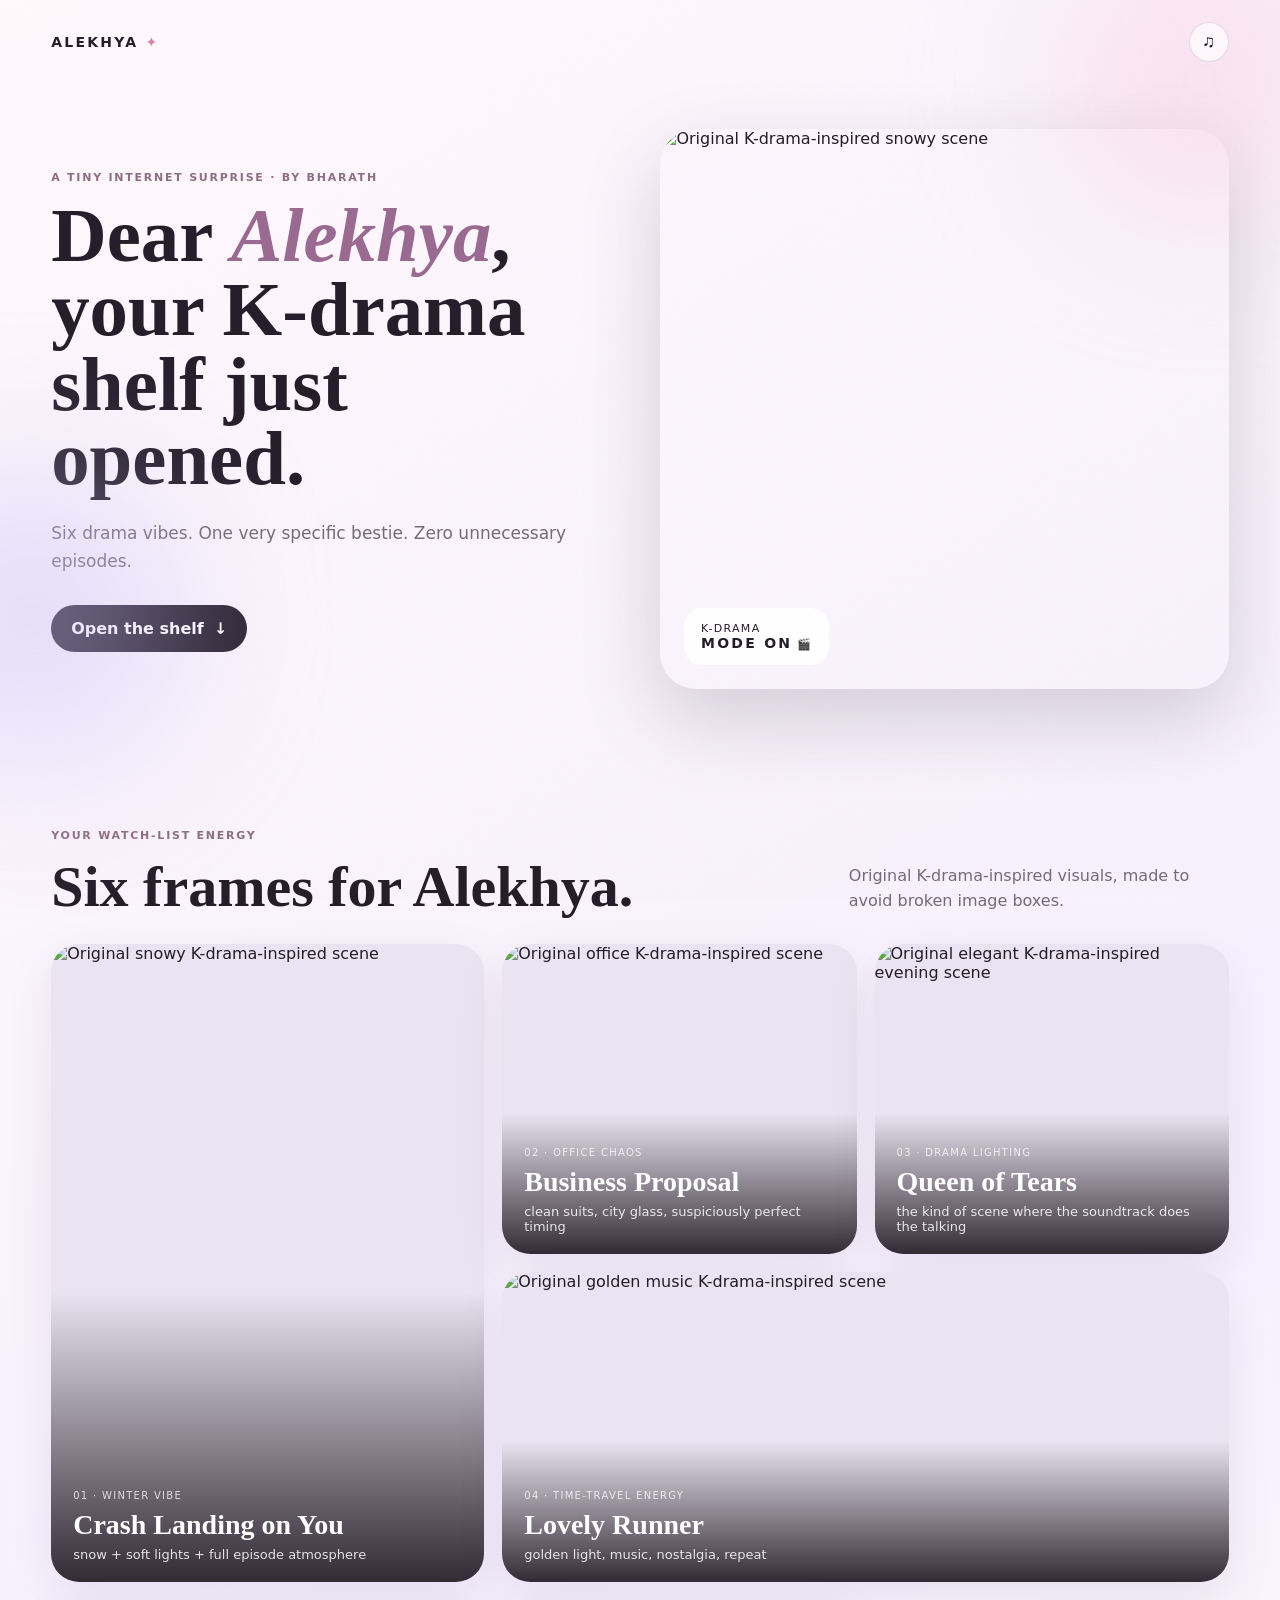
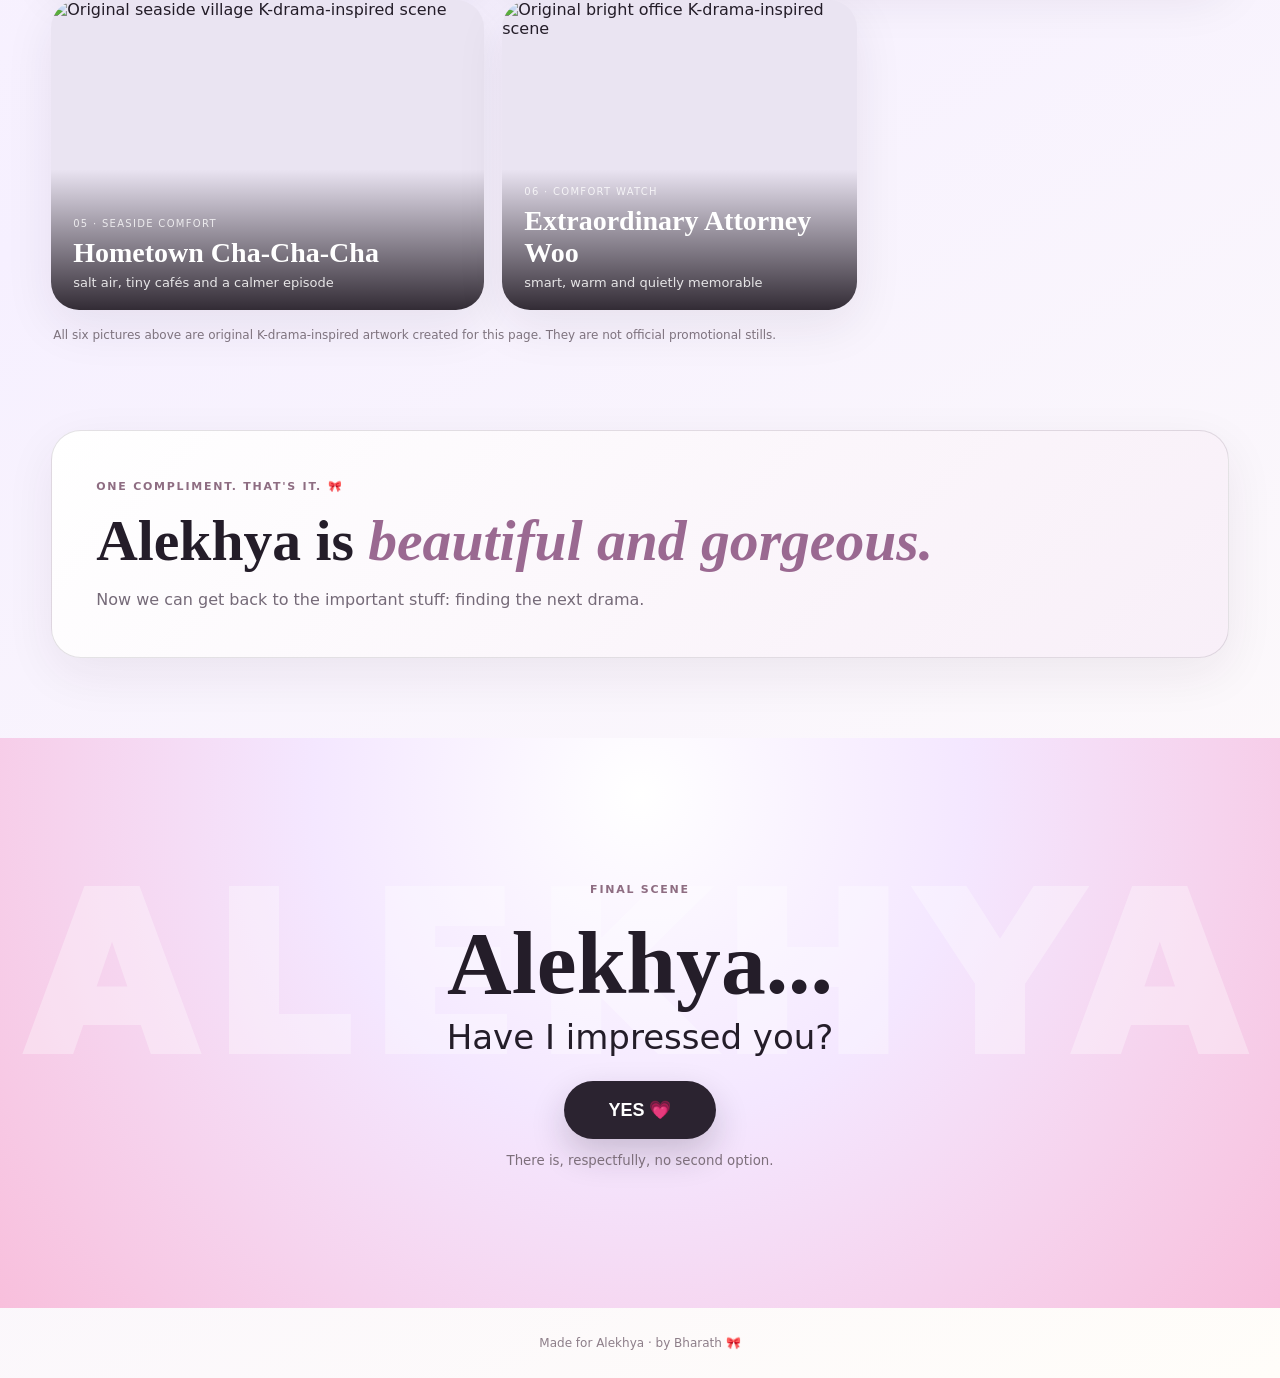
==== index.html @ 0151b4de "Add files via upload" ====
<!doctype html>
<html lang="en">
<head>
  <meta charset="utf-8">
  <meta name="viewport" content="width=device-width, initial-scale=1">
  <meta name="description" content="Alekhya's tiny K-drama bestie page, made by Bharath.">
  <title>ALEKHYA | K-Drama Bestie</title>
  <link rel="stylesheet" href="style.css">
</head>
<body>
  <div class="bg-orb orb-a"></div>
  <div class="bg-orb orb-b"></div>
  <div class="grain"></div>

  <header class="nav">
    <div class="brand">ALEKHYA <span>✦</span></div>
    <button class="music-btn" id="musicBtn" type="button" aria-label="Toggle ambience">♫</button>
  </header>

  <main>
    <section class="hero" id="hero">
      <div class="hero-copy">
        <span class="mini-label">A TINY INTERNET SURPRISE · BY BHARATH</span>
        <h1>Dear <em>Alekhya</em>,<br>your K-drama shelf just opened.</h1>
        <p>Six drama vibes. One very specific bestie. Zero unnecessary episodes.</p>
        <a class="cta" href="#shelf">Open the shelf <span>↓</span></a>
      </div>
      <div class="hero-still">
        <img src="assets/images/01-crash-landing.jpg" alt="Original K-drama-inspired snowy scene">
        <div class="hero-badge">K-DRAMA<br><strong>MODE ON</strong> 🎬</div>
      </div>
    </section>

    <section class="shelf" id="shelf">
      <div class="section-title">
        <div>
          <span class="mini-label">YOUR WATCH-LIST ENERGY</span>
          <h2>Six frames for Alekhya.</h2>
        </div>
        <p>Original K-drama-inspired visuals, made to avoid broken image boxes.</p>
      </div>

      <div class="gallery">
        <article class="card card-large">
          <img src="assets/images/01-crash-landing.jpg" alt="Original snowy K-drama-inspired scene">
          <div class="card-info"><small>01 · WINTER VIBE</small><h3>Crash Landing on You</h3><p>snow + soft lights + full episode atmosphere</p></div>
        </article>
        <article class="card">
          <img src="assets/images/02-business-proposal.jpg" alt="Original office K-drama-inspired scene">
          <div class="card-info"><small>02 · OFFICE CHAOS</small><h3>Business Proposal</h3><p>clean suits, city glass, suspiciously perfect timing</p></div>
        </article>
        <article class="card">
          <img src="assets/images/03-queen-of-tears.jpg" alt="Original elegant K-drama-inspired evening scene">
          <div class="card-info"><small>03 · DRAMA LIGHTING</small><h3>Queen of Tears</h3><p>the kind of scene where the soundtrack does the talking</p></div>
        </article>
        <article class="card card-wide">
          <img src="assets/images/04-lovely-runner.jpg" alt="Original golden music K-drama-inspired scene">
          <div class="card-info"><small>04 · TIME-TRAVEL ENERGY</small><h3>Lovely Runner</h3><p>golden light, music, nostalgia, repeat</p></div>
        </article>
        <article class="card">
          <img src="assets/images/05-hometown-cha-cha-cha.jpg" alt="Original seaside village K-drama-inspired scene">
          <div class="card-info"><small>05 · SEASIDE COMFORT</small><h3>Hometown Cha-Cha-Cha</h3><p>salt air, tiny cafés and a calmer episode</p></div>
        </article>
        <article class="card">
          <img src="assets/images/06-extraordinary-attorney-woo.jpg" alt="Original bright office K-drama-inspired scene">
          <div class="card-info"><small>06 · COMFORT WATCH</small><h3>Extraordinary Attorney Woo</h3><p>smart, warm and quietly memorable</p></div>
        </article>
      </div>
      <p class="art-note">All six pictures above are original K-drama-inspired artwork created for this page. They are not official promotional stills.</p>
    </section>

    <section class="beauty">
      <div class="beauty-card">
        <span class="mini-label">ONE COMPLIMENT. THAT'S IT. 🎀</span>
        <h2>Alekhya is <em>beautiful and gorgeous.</em></h2>
        <p>Now we can get back to the important stuff: finding the next drama.</p>
      </div>
    </section>

    <section class="final" id="final">
      <div class="final-inner">
        <span class="mini-label">FINAL SCENE</span>
        <h2>Alekhya...</h2>
        <p>Have I impressed you?</p>
        <button class="yes" id="yesBtn" type="button">YES 💗</button>
        <small>There is, respectfully, no second option.</small>
      </div>
      <div class="hearts" id="hearts" aria-hidden="true"></div>
    </section>

    <section class="after" id="after" hidden>
      <div class="after-card">
        <span class="mini-label">MISSION ACCOMPLISHED</span>
        <h2>NOW SEND PIC<br>TO BHARATH 📸</h2>
        <p>Your bestie has requested photographic evidence of the main character.</p>
        <a id="sendPic" class="send" href="#" target="_blank" rel="noreferrer">SEND PIC TO BHARATH 📸</a>
        <small>You choose what you send. No camera or gallery access.</small>
      </div>
    </section>
  </main>

  <footer>Made for Alekhya · by Bharath 🎀</footer>
  <script src="script.js"></script>
</body>
</html>
---- style.css ----
:root{
  --ink:#241d29;
  --muted:#756a78;
  --paper:#fffafc;
  --pink:#f5b5d4;
  --lav:#c9baf1;
  --line:rgba(36,29,41,.12);
}
*{box-sizing:border-box} html{scroll-behavior:smooth} body{margin:0;color:var(--ink);background:linear-gradient(150deg,#fff9fc 0%,#f6f0ff 50%,#fffdf9 100%);font-family:Inter,ui-sans-serif,system-ui,-apple-system,BlinkMacSystemFont,"Segoe UI",sans-serif;overflow-x:hidden}.grain{position:fixed;inset:0;pointer-events:none;opacity:.08;background-image:url("data:image/svg+xml,%3Csvg xmlns='http://www.w3.org/2000/svg' width='180' height='180' viewBox='0 0 180 180'%3E%3Cfilter id='n'%3E%3CfeTurbulence type='fractalNoise' baseFrequency='.85' numOctaves='3' stitchTiles='stitch'/%3E%3C/filter%3E%3Crect width='100%25' height='100%25' filter='url(%23n)' opacity='.35'/%3E%3C/svg%3E")}.bg-orb{position:fixed;border-radius:50%;filter:blur(80px);pointer-events:none;opacity:.45}.orb-a{width:280px;height:280px;background:#f7c7df;top:-60px;right:-60px}.orb-b{width:300px;height:300px;background:#c9c0f8;bottom:15%;left:-120px}.nav{width:min(1180px,92%);margin:auto;display:flex;justify-content:space-between;align-items:center;padding:22px 0}.brand{font-weight:900;letter-spacing:.16em;font-size:14px}.brand span{color:#dd7fac}.music-btn{width:40px;height:40px;border:1px solid var(--line);border-radius:50%;background:#ffffffaa;backdrop-filter:blur(10px);font-size:17px;cursor:pointer}.hero{width:min(1180px,92%);margin:0 auto 90px;min-height:650px;display:grid;grid-template-columns:1fr 1.02fr;gap:52px;align-items:center}.mini-label{font-size:11px;letter-spacing:.16em;font-weight:800;color:#8e6d82}.hero h1{font-family:Georgia,"Times New Roman",serif;font-size:clamp(44px,6vw,82px);line-height:.97;margin:14px 0 22px;font-weight:700}.hero h1 em,.beauty h2 em{font-style:italic;color:#9a6991}.hero p{font-size:17px;line-height:1.7;color:var(--muted);max-width:520px}.cta,.send{display:inline-flex;gap:10px;align-items:center;text-decoration:none;color:#fff;background:#2b2330;padding:14px 20px;border-radius:999px;font-weight:750;margin-top:12px}.hero-still{position:relative}.hero-still img{display:block;width:100%;height:560px;object-fit:cover;border-radius:36px;box-shadow:0 30px 80px rgba(46,34,53,.18)}.hero-badge{position:absolute;left:24px;bottom:24px;padding:13px 16px;border-radius:18px;background:#ffffffd9;border:1px solid #fff;backdrop-filter:blur(14px);font-size:11px;letter-spacing:.12em}.hero-badge strong{font-size:14px;letter-spacing:.16em}.shelf{width:min(1180px,92%);margin:auto;padding-bottom:70px}.section-title{display:flex;justify-content:space-between;align-items:end;gap:30px;margin-bottom:24px}.section-title h2{font-family:Georgia,"Times New Roman",serif;font-size:clamp(34px,5vw,58px);margin:10px 0 0}.section-title p{max-width:380px;color:var(--muted);line-height:1.6;margin-bottom:6px}.gallery{display:grid;grid-template-columns:1.1fr .9fr .9fr;gap:18px}.card{position:relative;min-height:310px;border-radius:28px;overflow:hidden;background:#eae4f2;box-shadow:0 16px 50px rgba(42,29,48,.08)}.card-large{grid-row:span 2;min-height:638px}.card-wide{grid-column:span 2}.card img{width:100%;height:100%;display:block;object-fit:cover;transition:transform .7s cubic-bezier(.2,.8,.2,1);filter:saturate(.96)}.card:hover img{transform:scale(1.045)}.card:after{content:"";position:absolute;inset:35% 0 0;background:linear-gradient(to top,rgba(25,18,27,.88),transparent 70%)}.card-info{position:absolute;z-index:2;left:22px;right:22px;bottom:20px;color:#fff}.card-info small{font-size:10px;letter-spacing:.13em;opacity:.78}.card-info h3{font-family:Georgia,"Times New Roman",serif;font-size:28px;margin:6px 0}.card-info p{margin:0;font-size:13px;color:#fff;opacity:.85}.art-note{font-size:12px;color:#817681;margin:18px 2px}.beauty{width:min(1180px,92%);margin:0 auto 80px}.beauty-card{padding:44px;border-radius:30px;border:1px solid var(--line);background:linear-gradient(135deg,#fff,#f8eff8);box-shadow:0 16px 50px rgba(51,34,55,.07)}.beauty h2{font-family:Georgia,"Times New Roman",serif;font-size:clamp(36px,4.5vw,58px);margin:14px 0}.beauty p{color:var(--muted);margin:0;line-height:1.6}.final{min-height:570px;display:grid;place-items:center;position:relative;padding:70px 6%;background:radial-gradient(circle at 50% 10%,#fff 0%,#f4e7ff 40%,#f8bfdc 100%);overflow:hidden}.final:before{content:"ALEKHYA";position:absolute;inset:20% 0 auto;text-align:center;font-size:clamp(84px,17vw,250px);font-weight:950;letter-spacing:.08em;color:#ffffff55}.final-inner{position:relative;text-align:center;z-index:2}.final h2{font-family:Georgia,"Times New Roman",serif;font-size:clamp(50px,7vw,90px);margin:14px 0 3px}.final p{font-size:clamp(22px,3vw,34px);margin:0 0 24px}.yes{border:0;padding:18px 44px;border-radius:999px;background:#2b2330;color:#fff;font-size:18px;font-weight:900;cursor:pointer;box-shadow:0 15px 35px rgba(33,23,39,.2);transition:.25s}.yes:hover{transform:translateY(-4px) scale(1.03);box-shadow:0 20px 45px rgba(33,23,39,.28)}.final small,.after small{display:block;color:#7d6f7b;margin-top:14px}.after{padding:90px 6%;background:linear-gradient(180deg,#f8bfdc,#eadfff)}.after-card{max-width:760px;margin:auto;text-align:center;background:#ffffffc7;border:1px solid #fff;border-radius:34px;padding:56px 30px;backdrop-filter:blur(16px);box-shadow:0 22px 80px rgba(40,22,48,.14)}.after h2{font-family:Georgia,"Times New Roman",serif;font-size:clamp(42px,6vw,76px);line-height:.96;margin:16px 0}.after p{max-width:560px;margin:0 auto;color:var(--muted);line-height:1.7}.send{margin-top:22px}.hearts{position:absolute;inset:0;pointer-events:none}.heart{position:absolute;left:50%;top:50%;font-size:22px;animation:fly 1.8s ease-out forwards;--dx:0px;--dy:0px}.after[hidden]{display:none}@keyframes fly{to{transform:translate(var(--dx),var(--dy)) rotate(25deg);opacity:0}}footer{text-align:center;padding:28px;font-size:12px;color:#8d7e89}
@media(max-width:900px){.hero{grid-template-columns:1fr;min-height:auto;margin-bottom:70px}.hero-still img{height:420px}.gallery{grid-template-columns:1fr 1fr}.card-large{grid-row:span 1;min-height:330px}.card-wide{grid-column:span 2}.section-title{align-items:start;flex-direction:column;gap:8px}}@media(max-width:620px){.nav{padding-top:16px}.hero{gap:28px}.hero h1{font-size:48px}.hero-still img{height:360px;border-radius:26px}.gallery{grid-template-columns:1fr}.card,.card-large,.card-wide{grid-column:auto;min-height:340px}.beauty-card{padding:30px 22px}.final{min-height:520px}.yes{padding:17px 38px}.after-card{padding:42px 20px;border-radius:26px}}
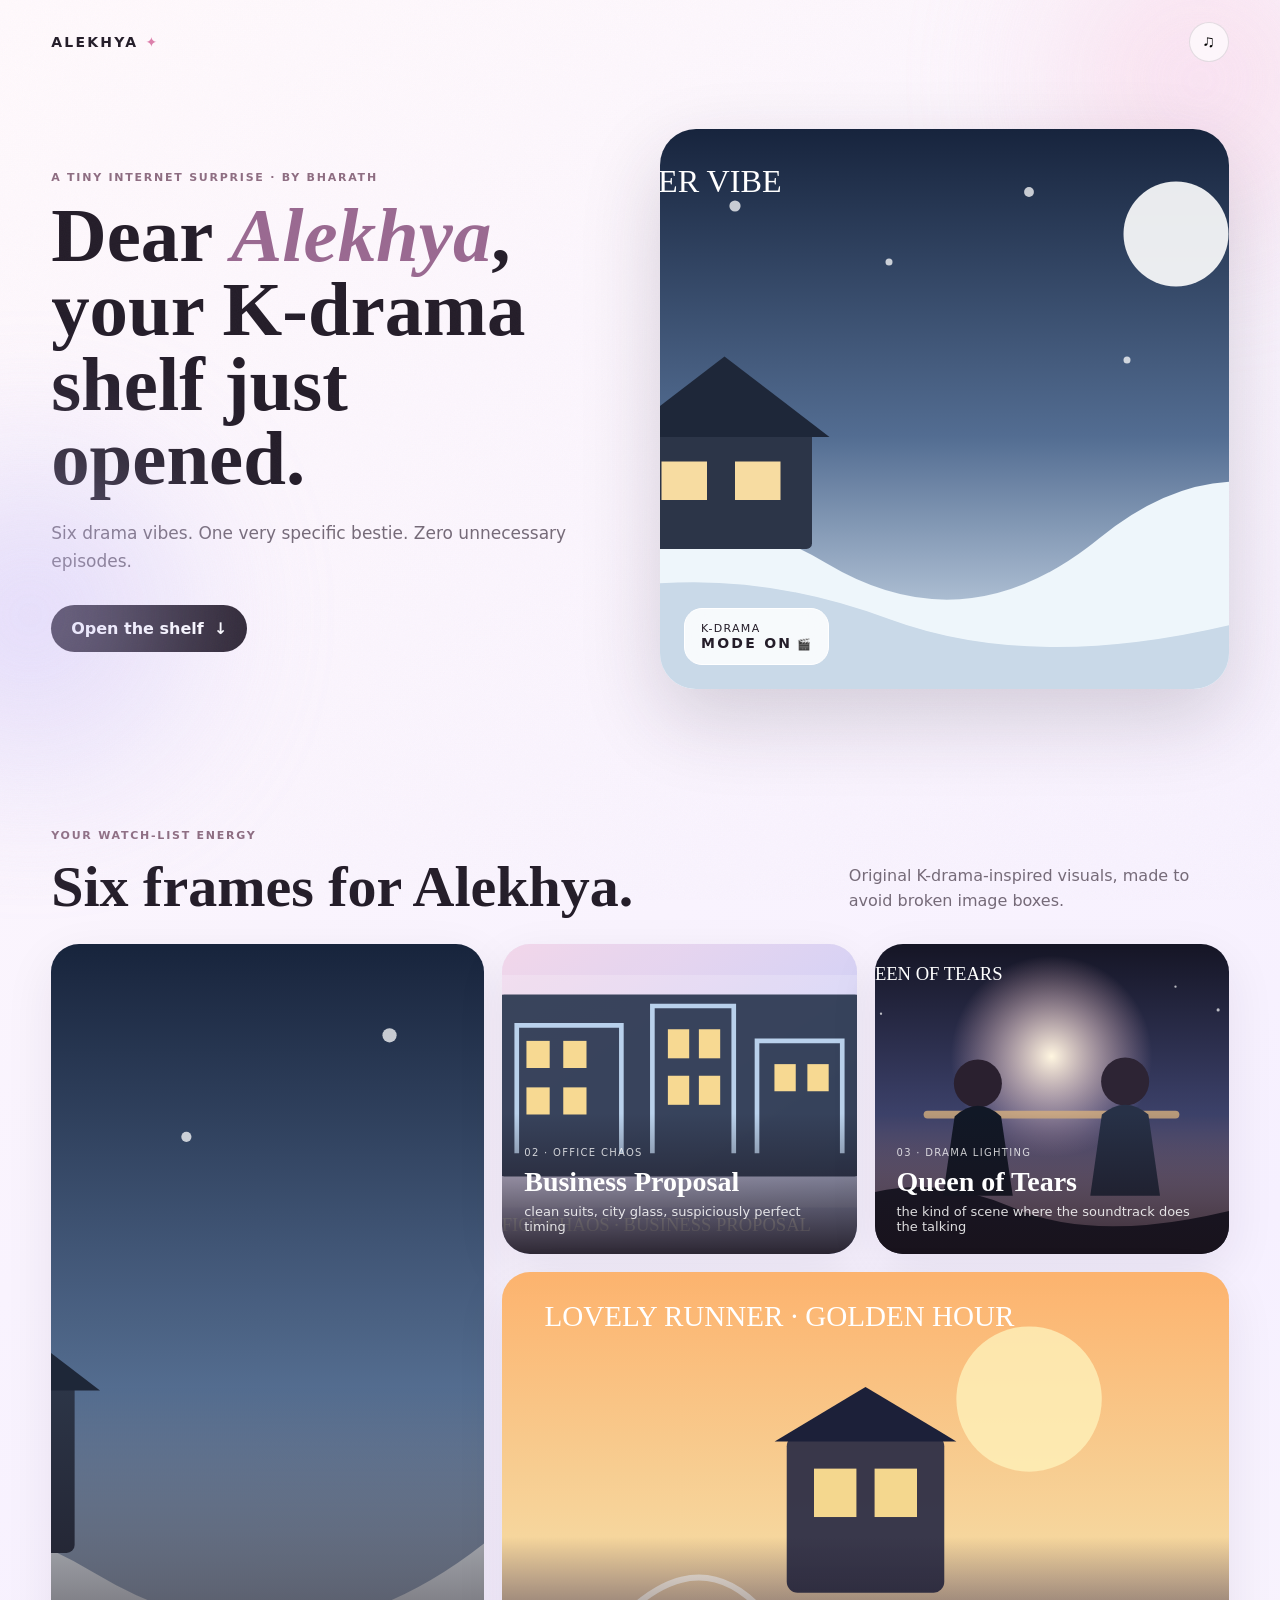
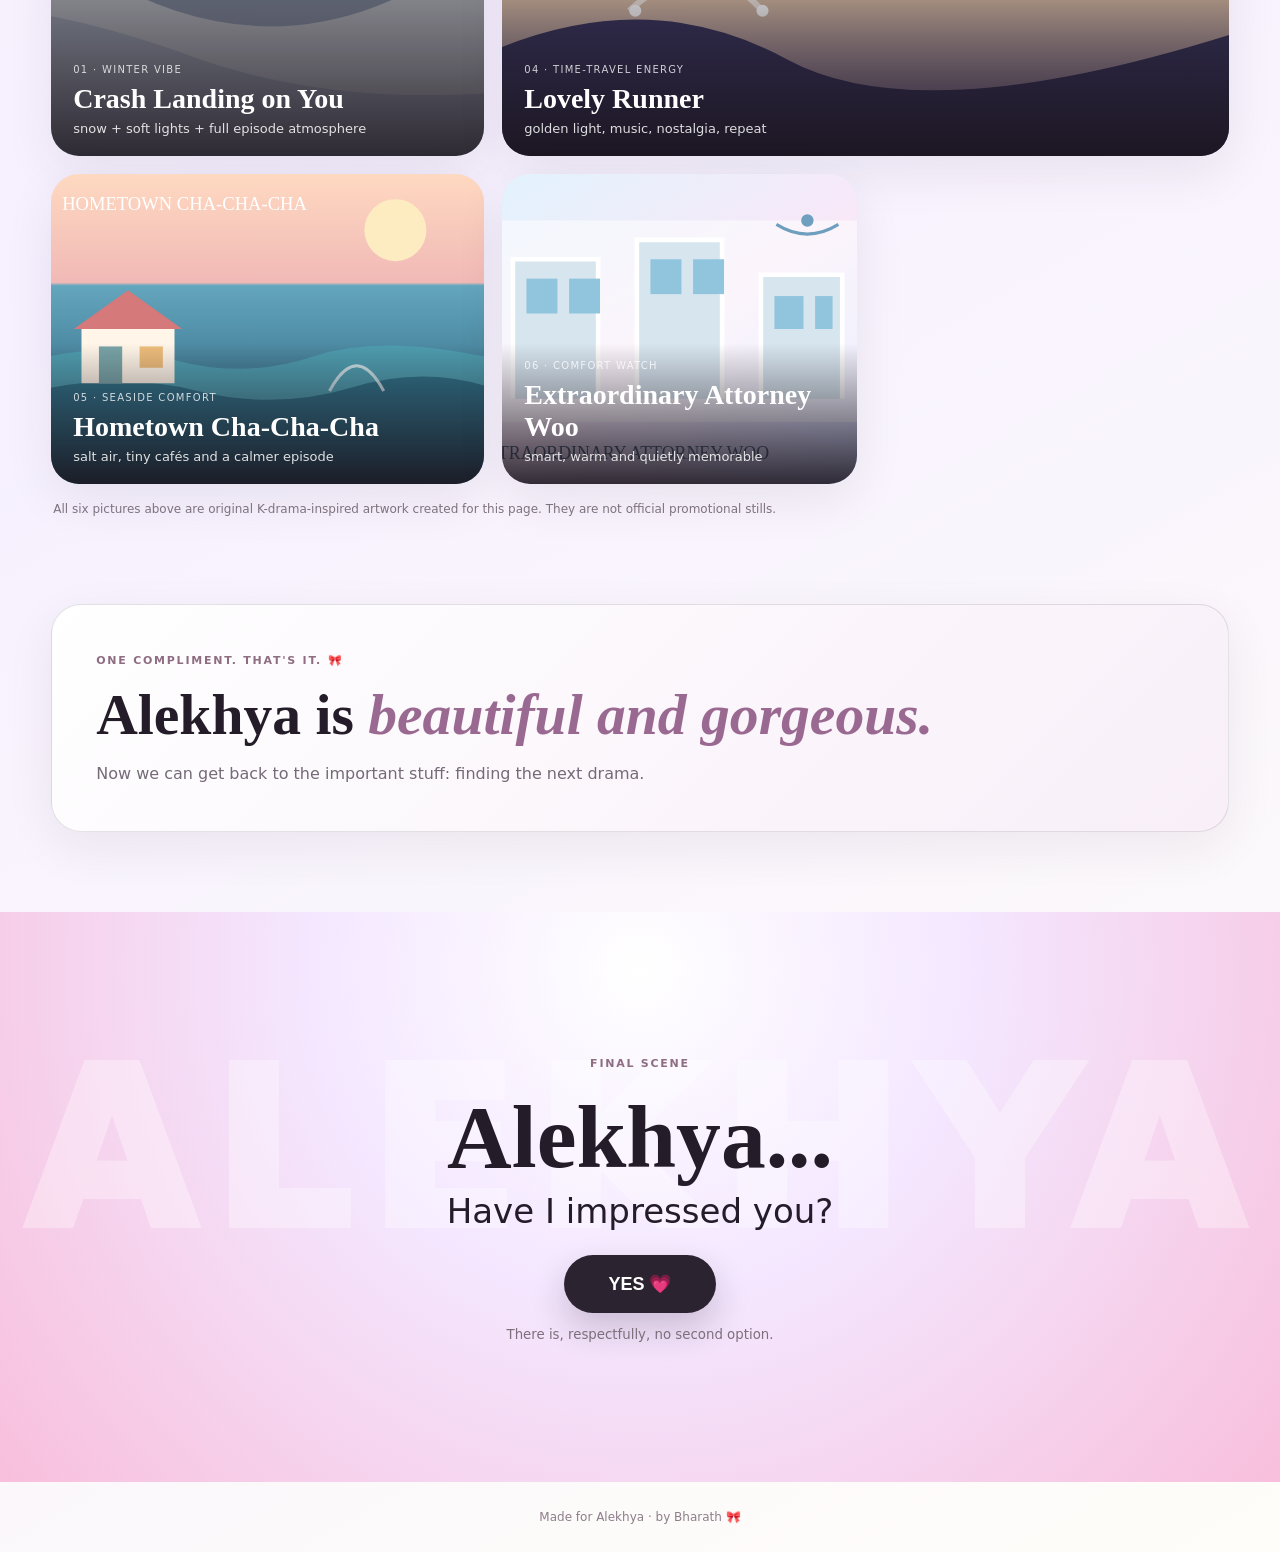
==== commit 260870b6: "Fix image paths for K-drama artwork" ====
--- a/index.html
+++ b/index.html
@@ -26,7 +26,7 @@
         <a class="cta" href="#shelf">Open the shelf <span>↓</span></a>
       </div>
       <div class="hero-still">
-        <img src="assets/images/01-crash-landing.jpg" alt="Original K-drama-inspired snowy scene">
+        <img src="assets/images/01-crash-landing.svg" alt="Original K-drama-inspired snowy scene">
         <div class="hero-badge">K-DRAMA<br><strong>MODE ON</strong> 🎬</div>
       </div>
     </section>
@@ -42,27 +42,27 @@
 
       <div class="gallery">
         <article class="card card-large">
-          <img src="assets/images/01-crash-landing.jpg" alt="Original snowy K-drama-inspired scene">
+          <img src="assets/images/01-crash-landing.svg" alt="Original snowy K-drama-inspired scene">
           <div class="card-info"><small>01 · WINTER VIBE</small><h3>Crash Landing on You</h3><p>snow + soft lights + full episode atmosphere</p></div>
         </article>
         <article class="card">
-          <img src="assets/images/02-business-proposal.jpg" alt="Original office K-drama-inspired scene">
+          <img src="assets/images/02-business-proposal.svg" alt="Original office K-drama-inspired scene">
           <div class="card-info"><small>02 · OFFICE CHAOS</small><h3>Business Proposal</h3><p>clean suits, city glass, suspiciously perfect timing</p></div>
         </article>
         <article class="card">
-          <img src="assets/images/03-queen-of-tears.jpg" alt="Original elegant K-drama-inspired evening scene">
+          <img src="assets/images/03-queen-of-tears.svg" alt="Original elegant K-drama-inspired evening scene">
           <div class="card-info"><small>03 · DRAMA LIGHTING</small><h3>Queen of Tears</h3><p>the kind of scene where the soundtrack does the talking</p></div>
         </article>
         <article class="card card-wide">
-          <img src="assets/images/04-lovely-runner.jpg" alt="Original golden music K-drama-inspired scene">
+          <img src="assets/images/04-lovely-runner.svg" alt="Original golden music K-drama-inspired scene">
           <div class="card-info"><small>04 · TIME-TRAVEL ENERGY</small><h3>Lovely Runner</h3><p>golden light, music, nostalgia, repeat</p></div>
         </article>
         <article class="card">
-          <img src="assets/images/05-hometown-cha-cha-cha.jpg" alt="Original seaside village K-drama-inspired scene">
+          <img src="assets/images/05-hometown-cha-cha-cha.svg" alt="Original seaside village K-drama-inspired scene">
           <div class="card-info"><small>05 · SEASIDE COMFORT</small><h3>Hometown Cha-Cha-Cha</h3><p>salt air, tiny cafés and a calmer episode</p></div>
         </article>
         <article class="card">
-          <img src="assets/images/06-extraordinary-attorney-woo.jpg" alt="Original bright office K-drama-inspired scene">
+          <img src="assets/images/06-extraordinary-attorney-woo.svg" alt="Original bright office K-drama-inspired scene">
           <div class="card-info"><small>06 · COMFORT WATCH</small><h3>Extraordinary Attorney Woo</h3><p>smart, warm and quietly memorable</p></div>
         </article>
       </div>
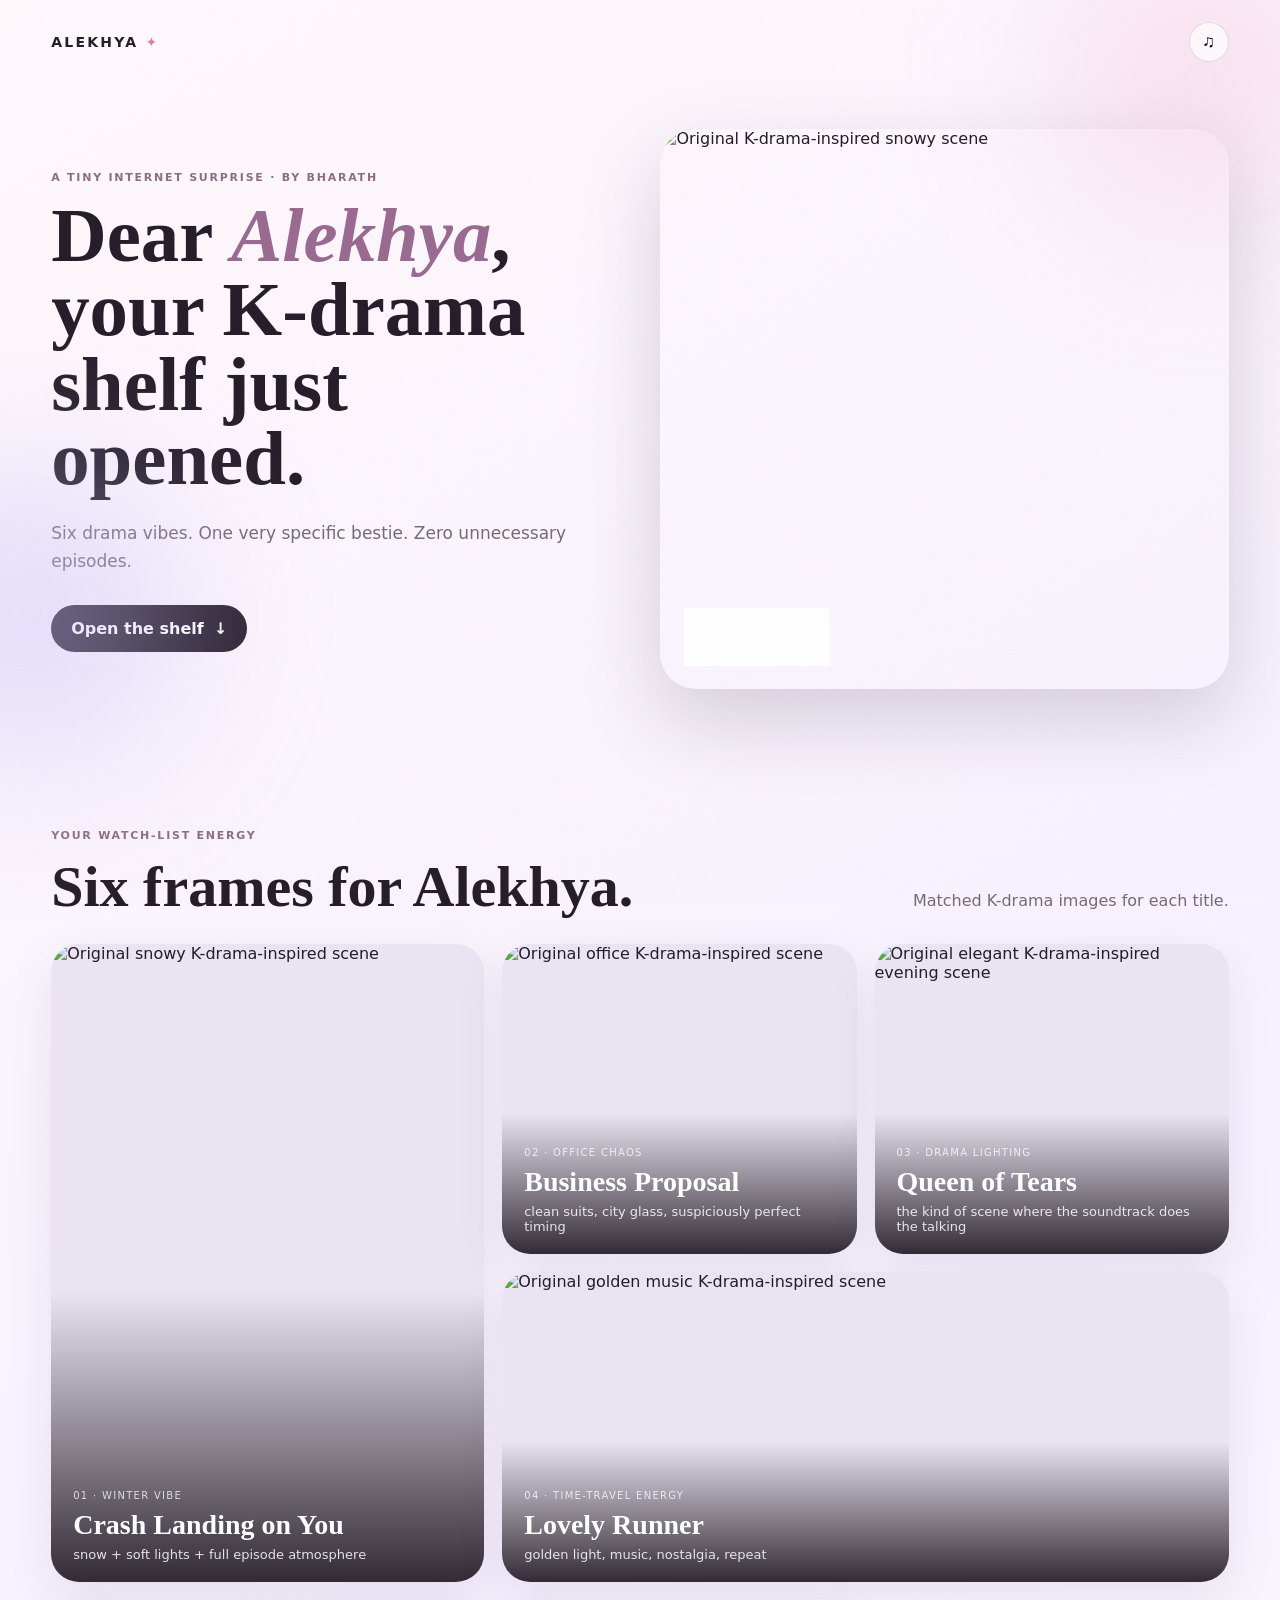
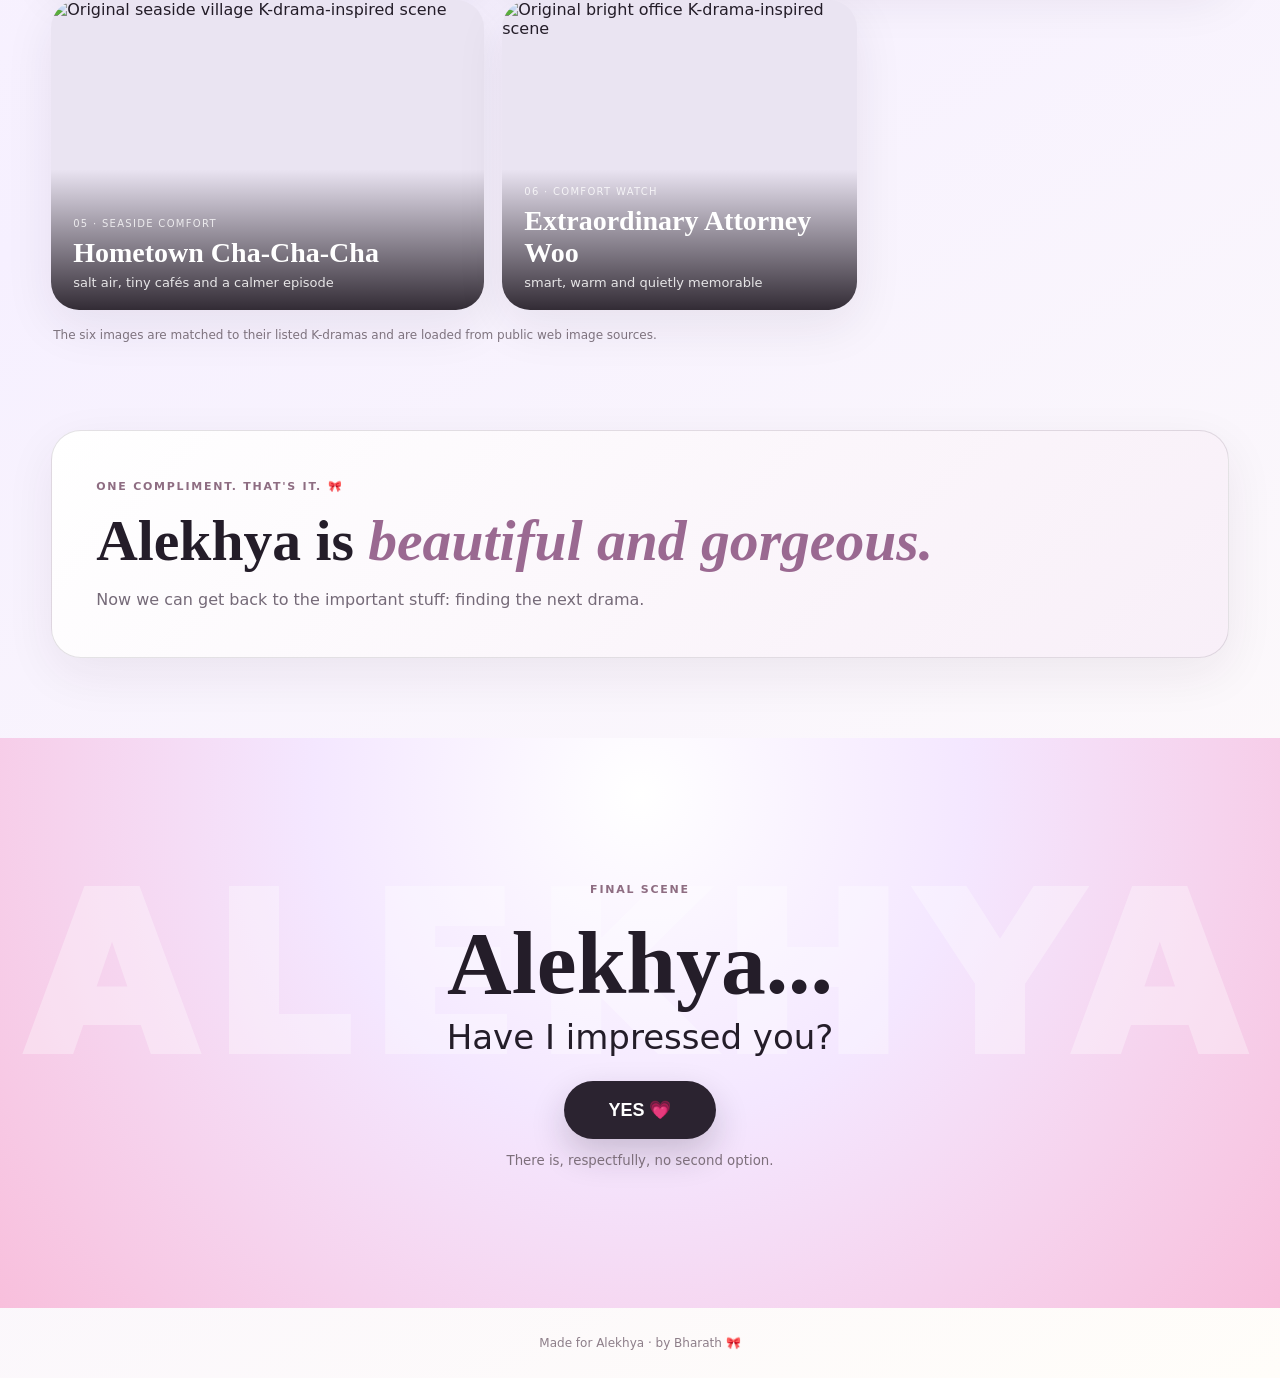
==== commit 4d7fd767: "Use matched K-drama images" ====
--- a/index.html
+++ b/index.html
@@ -26,7 +26,7 @@
         <a class="cta" href="#shelf">Open the shelf <span>↓</span></a>
       </div>
       <div class="hero-still">
-        <img src="assets/images/01-crash-landing.svg" alt="Original K-drama-inspired snowy scene">
+        <img src="https://miro.medium.com/1%2A5eyJppvEqBLYGXEBMu1-ZA.jpeg" alt="Original K-drama-inspired snowy scene">
         <div class="hero-badge">K-DRAMA<br><strong>MODE ON</strong> 🎬</div>
       </div>
     </section>
@@ -37,36 +37,36 @@
           <span class="mini-label">YOUR WATCH-LIST ENERGY</span>
           <h2>Six frames for Alekhya.</h2>
         </div>
-        <p>Original K-drama-inspired visuals, made to avoid broken image boxes.</p>
+        <p>Matched K-drama images for each title.</p>
       </div>
 
       <div class="gallery">
         <article class="card card-large">
-          <img src="assets/images/01-crash-landing.svg" alt="Original snowy K-drama-inspired scene">
+          <img src="https://miro.medium.com/1%2A5eyJppvEqBLYGXEBMu1-ZA.jpeg" alt="Original snowy K-drama-inspired scene">
           <div class="card-info"><small>01 · WINTER VIBE</small><h3>Crash Landing on You</h3><p>snow + soft lights + full episode atmosphere</p></div>
         </article>
         <article class="card">
-          <img src="assets/images/02-business-proposal.svg" alt="Original office K-drama-inspired scene">
+          <img src="https://a.ksd-i.com/a/2022-03-04/140172-935880.jpeg" alt="Original office K-drama-inspired scene">
           <div class="card-info"><small>02 · OFFICE CHAOS</small><h3>Business Proposal</h3><p>clean suits, city glass, suspiciously perfect timing</p></div>
         </article>
         <article class="card">
-          <img src="assets/images/03-queen-of-tears.svg" alt="Original elegant K-drama-inspired evening scene">
+          <img src="https://image.news.livedoor.com/newsimage/stf/6/1/616b3_1215_5aa5c3e2_616b3748.jpg" alt="Original elegant K-drama-inspired evening scene">
           <div class="card-info"><small>03 · DRAMA LIGHTING</small><h3>Queen of Tears</h3><p>the kind of scene where the soundtrack does the talking</p></div>
         </article>
         <article class="card card-wide">
-          <img src="assets/images/04-lovely-runner.svg" alt="Original golden music K-drama-inspired scene">
+          <img src="https://www.filmtv.it/imgbank/articoli/inline/67a9bdea558c4-168767557-0ojb6t.jpg" alt="Original golden music K-drama-inspired scene">
           <div class="card-info"><small>04 · TIME-TRAVEL ENERGY</small><h3>Lovely Runner</h3><p>golden light, music, nostalgia, repeat</p></div>
         </article>
         <article class="card">
-          <img src="assets/images/05-hometown-cha-cha-cha.svg" alt="Original seaside village K-drama-inspired scene">
+          <img src="https://media5.orientaldaily.com.my/images/uploads/news/2021/AUG_2021/20210824/shen03.jpg" alt="Original seaside village K-drama-inspired scene">
           <div class="card-info"><small>05 · SEASIDE COMFORT</small><h3>Hometown Cha-Cha-Cha</h3><p>salt air, tiny cafés and a calmer episode</p></div>
         </article>
         <article class="card">
-          <img src="assets/images/06-extraordinary-attorney-woo.svg" alt="Original bright office K-drama-inspired scene">
+          <img src="https://cdn-ak.f.st-hatena.com/images/fotolife/n/neco8smile/20220803/20220803123305.jpg" alt="Original bright office K-drama-inspired scene">
           <div class="card-info"><small>06 · COMFORT WATCH</small><h3>Extraordinary Attorney Woo</h3><p>smart, warm and quietly memorable</p></div>
         </article>
       </div>
-      <p class="art-note">All six pictures above are original K-drama-inspired artwork created for this page. They are not official promotional stills.</p>
+      <p class="art-note">The six images are matched to their listed K-dramas and are loaded from public web image sources.</p>
     </section>
 
     <section class="beauty">
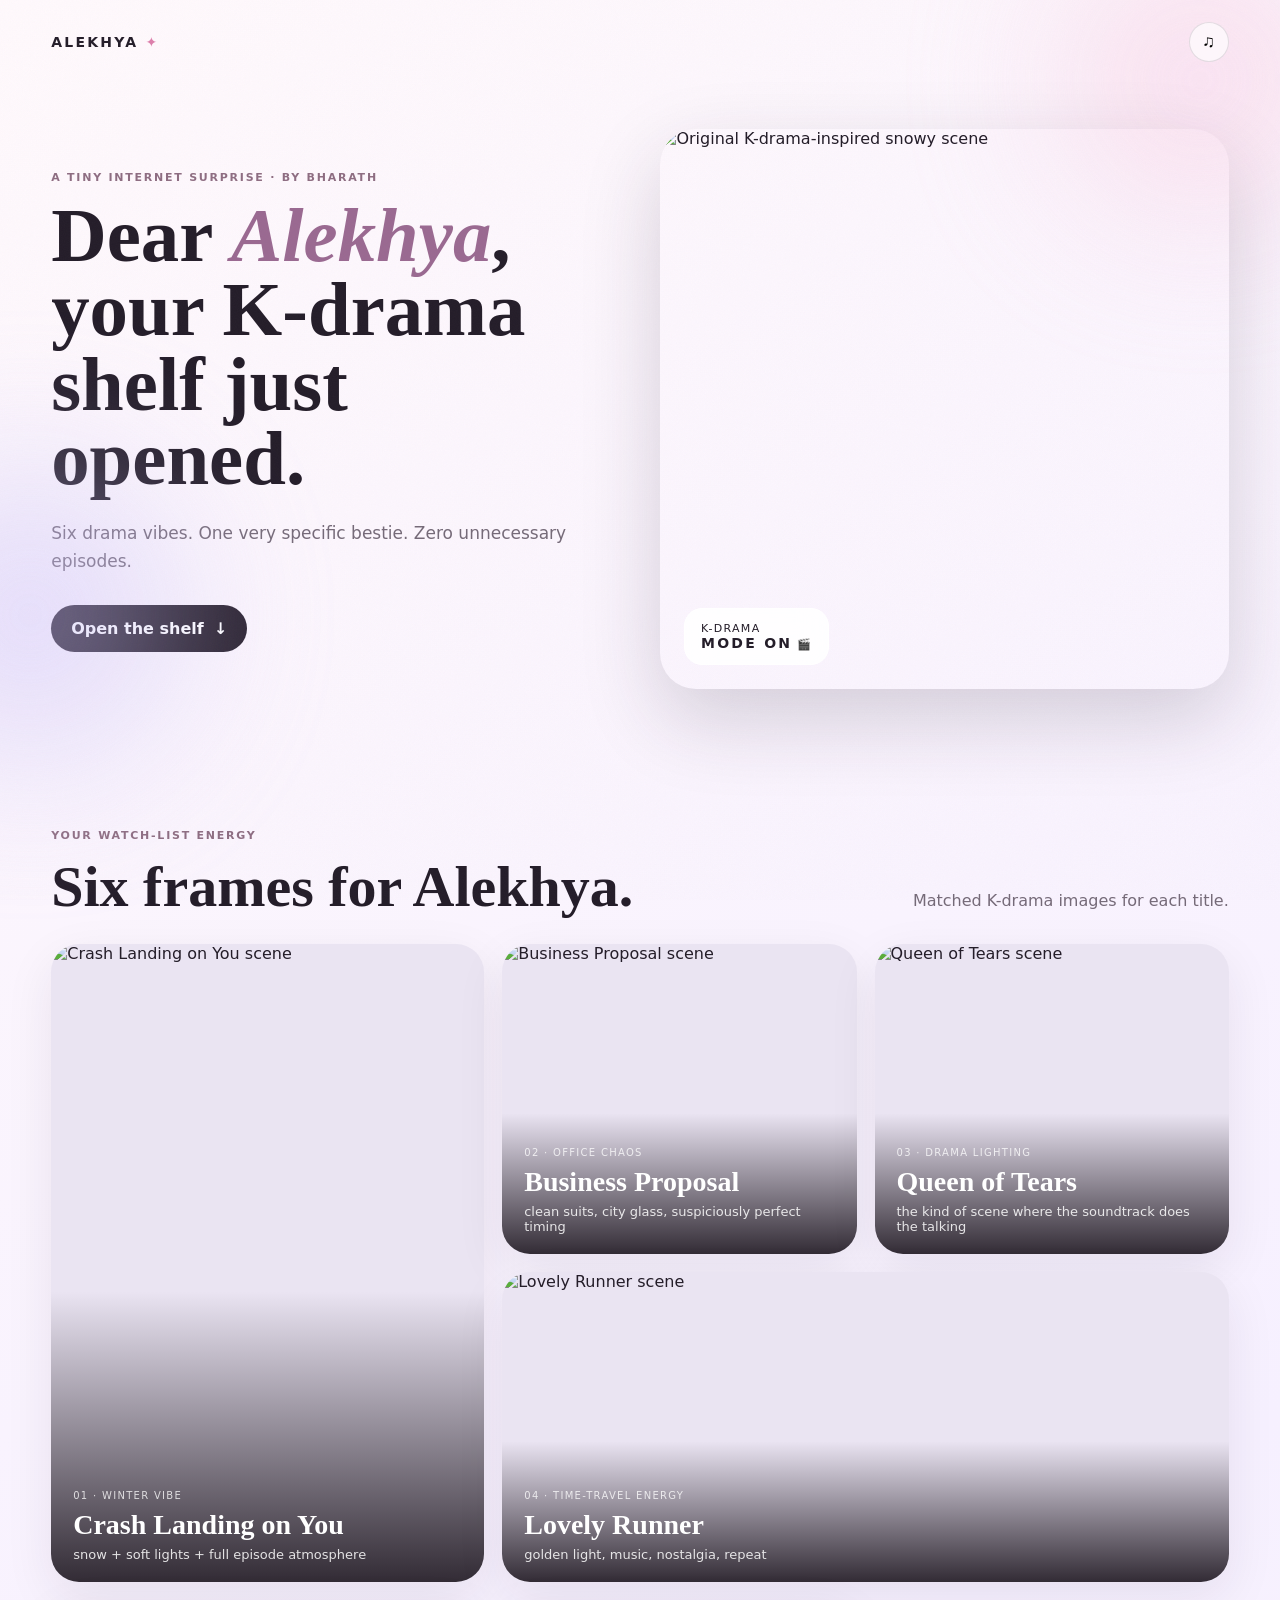
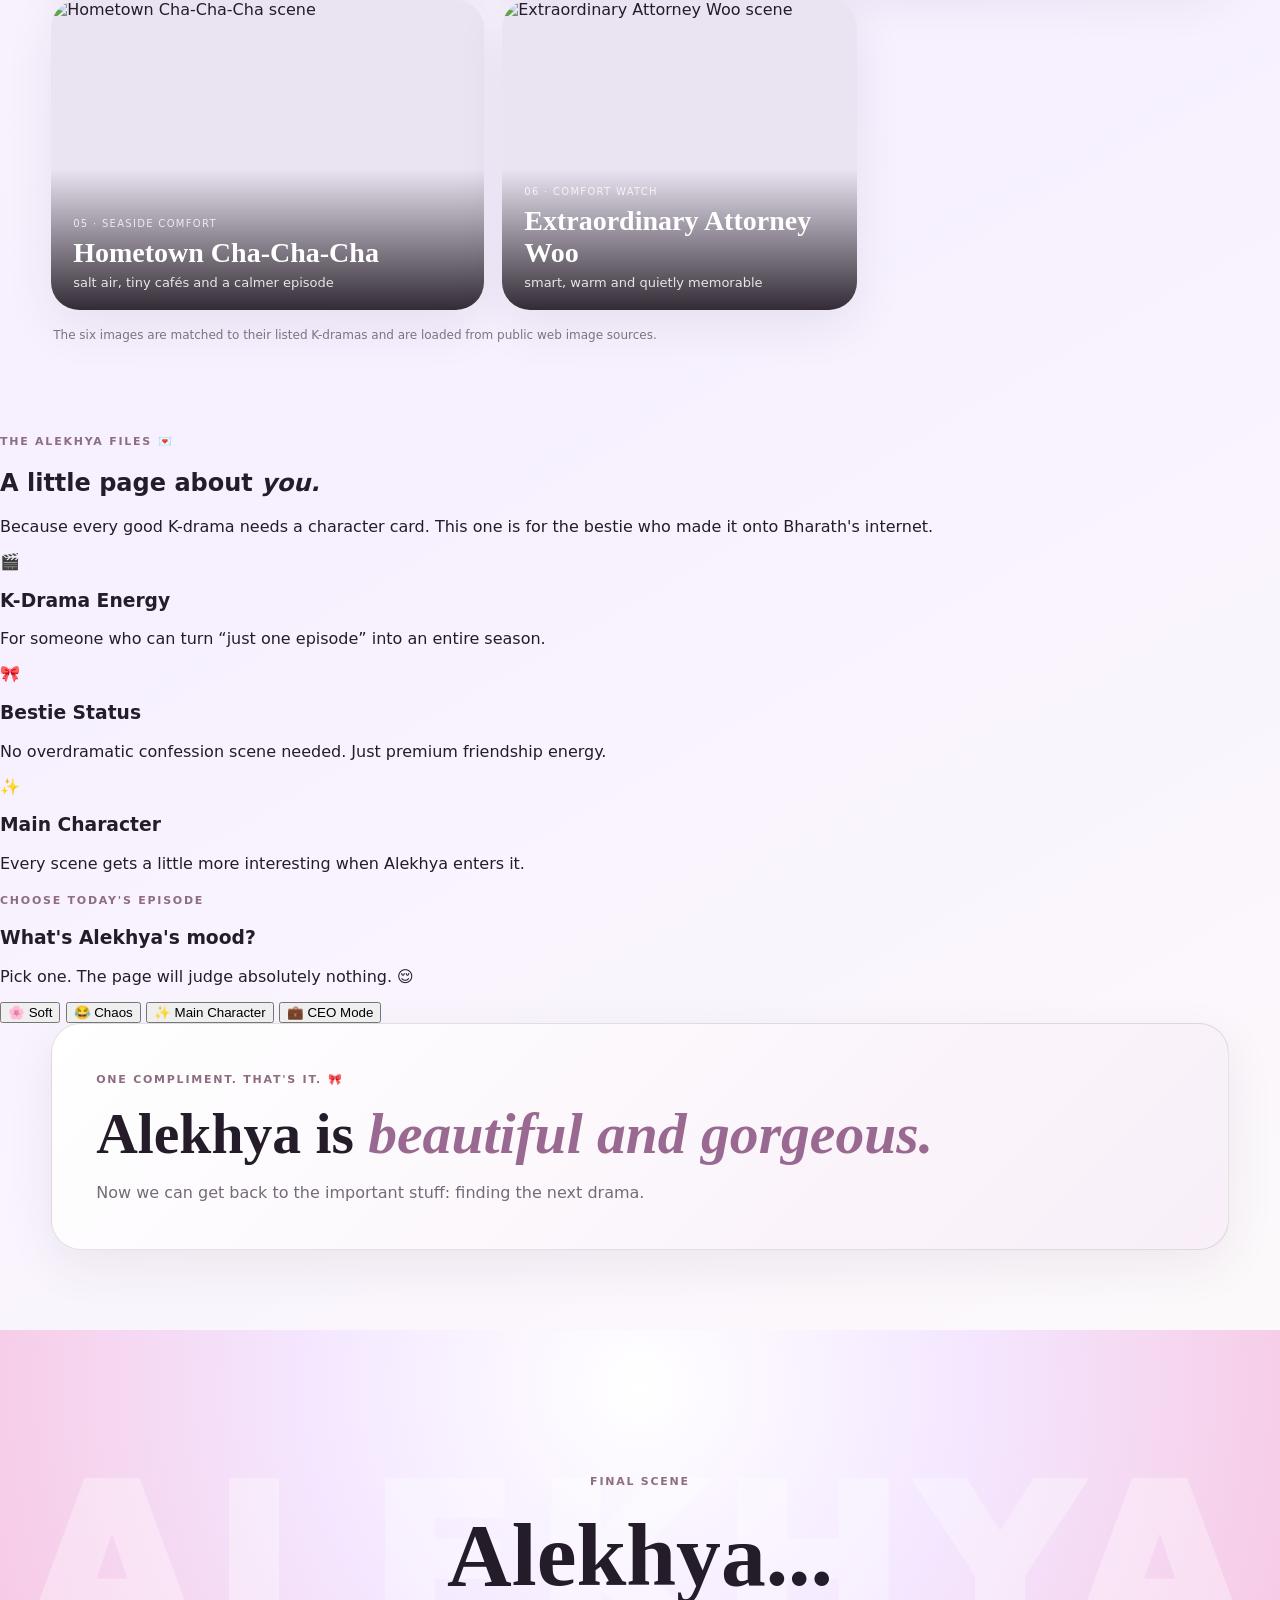
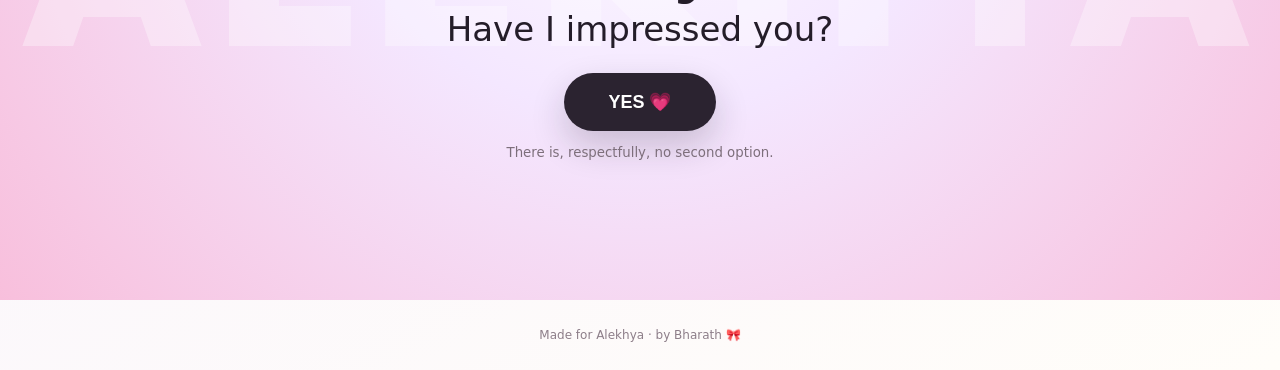
==== commit 004bebcb: "Add Alekhya bestie character section" ====
--- a/index.html
+++ b/index.html
@@ -42,31 +42,58 @@
 
       <div class="gallery">
         <article class="card card-large">
-          <img src="https://miro.medium.com/1%2A5eyJppvEqBLYGXEBMu1-ZA.jpeg" alt="Original snowy K-drama-inspired scene">
+          <img src="https://miro.medium.com/1%2A5eyJppvEqBLYGXEBMu1-ZA.jpeg" alt="Crash Landing on You scene">
           <div class="card-info"><small>01 · WINTER VIBE</small><h3>Crash Landing on You</h3><p>snow + soft lights + full episode atmosphere</p></div>
         </article>
         <article class="card">
-          <img src="https://a.ksd-i.com/a/2022-03-04/140172-935880.jpeg" alt="Original office K-drama-inspired scene">
+          <img src="https://a.ksd-i.com/a/2022-03-04/140172-935880.jpeg" alt="Business Proposal scene">
           <div class="card-info"><small>02 · OFFICE CHAOS</small><h3>Business Proposal</h3><p>clean suits, city glass, suspiciously perfect timing</p></div>
         </article>
         <article class="card">
-          <img src="https://image.news.livedoor.com/newsimage/stf/6/1/616b3_1215_5aa5c3e2_616b3748.jpg" alt="Original elegant K-drama-inspired evening scene">
+          <img src="https://image.news.livedoor.com/newsimage/stf/6/1/616b3_1215_5aa5c3e2_616b3748.jpg" alt="Queen of Tears scene">
           <div class="card-info"><small>03 · DRAMA LIGHTING</small><h3>Queen of Tears</h3><p>the kind of scene where the soundtrack does the talking</p></div>
         </article>
         <article class="card card-wide">
-          <img src="https://www.filmtv.it/imgbank/articoli/inline/67a9bdea558c4-168767557-0ojb6t.jpg" alt="Original golden music K-drama-inspired scene">
+          <img src="https://www.filmtv.it/imgbank/articoli/inline/67a9bdea558c4-168767557-0ojb6t.jpg" alt="Lovely Runner scene">
           <div class="card-info"><small>04 · TIME-TRAVEL ENERGY</small><h3>Lovely Runner</h3><p>golden light, music, nostalgia, repeat</p></div>
         </article>
         <article class="card">
-          <img src="https://media5.orientaldaily.com.my/images/uploads/news/2021/AUG_2021/20210824/shen03.jpg" alt="Original seaside village K-drama-inspired scene">
+          <img src="https://media5.orientaldaily.com.my/images/uploads/news/2021/AUG_2021/20210824/shen03.jpg" alt="Hometown Cha-Cha-Cha scene">
           <div class="card-info"><small>05 · SEASIDE COMFORT</small><h3>Hometown Cha-Cha-Cha</h3><p>salt air, tiny cafés and a calmer episode</p></div>
         </article>
         <article class="card">
-          <img src="https://cdn-ak.f.st-hatena.com/images/fotolife/n/neco8smile/20220803/20220803123305.jpg" alt="Original bright office K-drama-inspired scene">
+          <img src="https://cdn-ak.f.st-hatena.com/images/fotolife/n/neco8smile/20220803/20220803123305.jpg" alt="Extraordinary Attorney Woo scene">
           <div class="card-info"><small>06 · COMFORT WATCH</small><h3>Extraordinary Attorney Woo</h3><p>smart, warm and quietly memorable</p></div>
         </article>
       </div>
       <p class="art-note">The six images are matched to their listed K-dramas and are loaded from public web image sources.</p>
+    </section>
+
+
+    <section class="ale-card">
+      <div class="ale-head">
+        <span class="mini-label">THE ALEKHYA FILES 💌</span>
+        <h2>A little page about <em>you.</em></h2>
+        <p>Because every good K-drama needs a character card. This one is for the bestie who made it onto Bharath's internet.</p>
+      </div>
+      <div class="trait-grid">
+        <div class="trait"><span>🎬</span><h3>K-Drama Energy</h3><p>For someone who can turn “just one episode” into an entire season.</p></div>
+        <div class="trait"><span>🎀</span><h3>Bestie Status</h3><p>No overdramatic confession scene needed. Just premium friendship energy.</p></div>
+        <div class="trait"><span>✨</span><h3>Main Character</h3><p>Every scene gets a little more interesting when Alekhya enters it.</p></div>
+      </div>
+      <div class="mood-box">
+        <div>
+          <span class="mini-label">CHOOSE TODAY'S EPISODE</span>
+          <h3 id="moodTitle">What's Alekhya's mood?</h3>
+          <p id="moodText">Pick one. The page will judge absolutely nothing. 😌</p>
+        </div>
+        <div class="moods" role="group" aria-label="Choose Alekhya's mood">
+          <button class="mood" data-title="Soft Episode 🌸" data-text="Blanket, snacks, K-drama and absolutely no unnecessary interruptions.">🌸 Soft</button>
+          <button class="mood" data-title="Chaotic Episode 😂" data-text="Plot twist detected. Nobody knows what is happening, but everyone is entertained.">😂 Chaos</button>
+          <button class="mood" data-title="Main Character Episode ✨" data-text="The soundtrack starts. The lighting improves. Alekhya has entered the frame.">✨ Main Character</button>
+          <button class="mood" data-title="CEO Episode 💼" data-text="Calm face. Perfect timing. Zero tolerance for boring conversations.">💼 CEO Mode</button>
+        </div>
+      </div>
     </section>
 
     <section class="beauty">
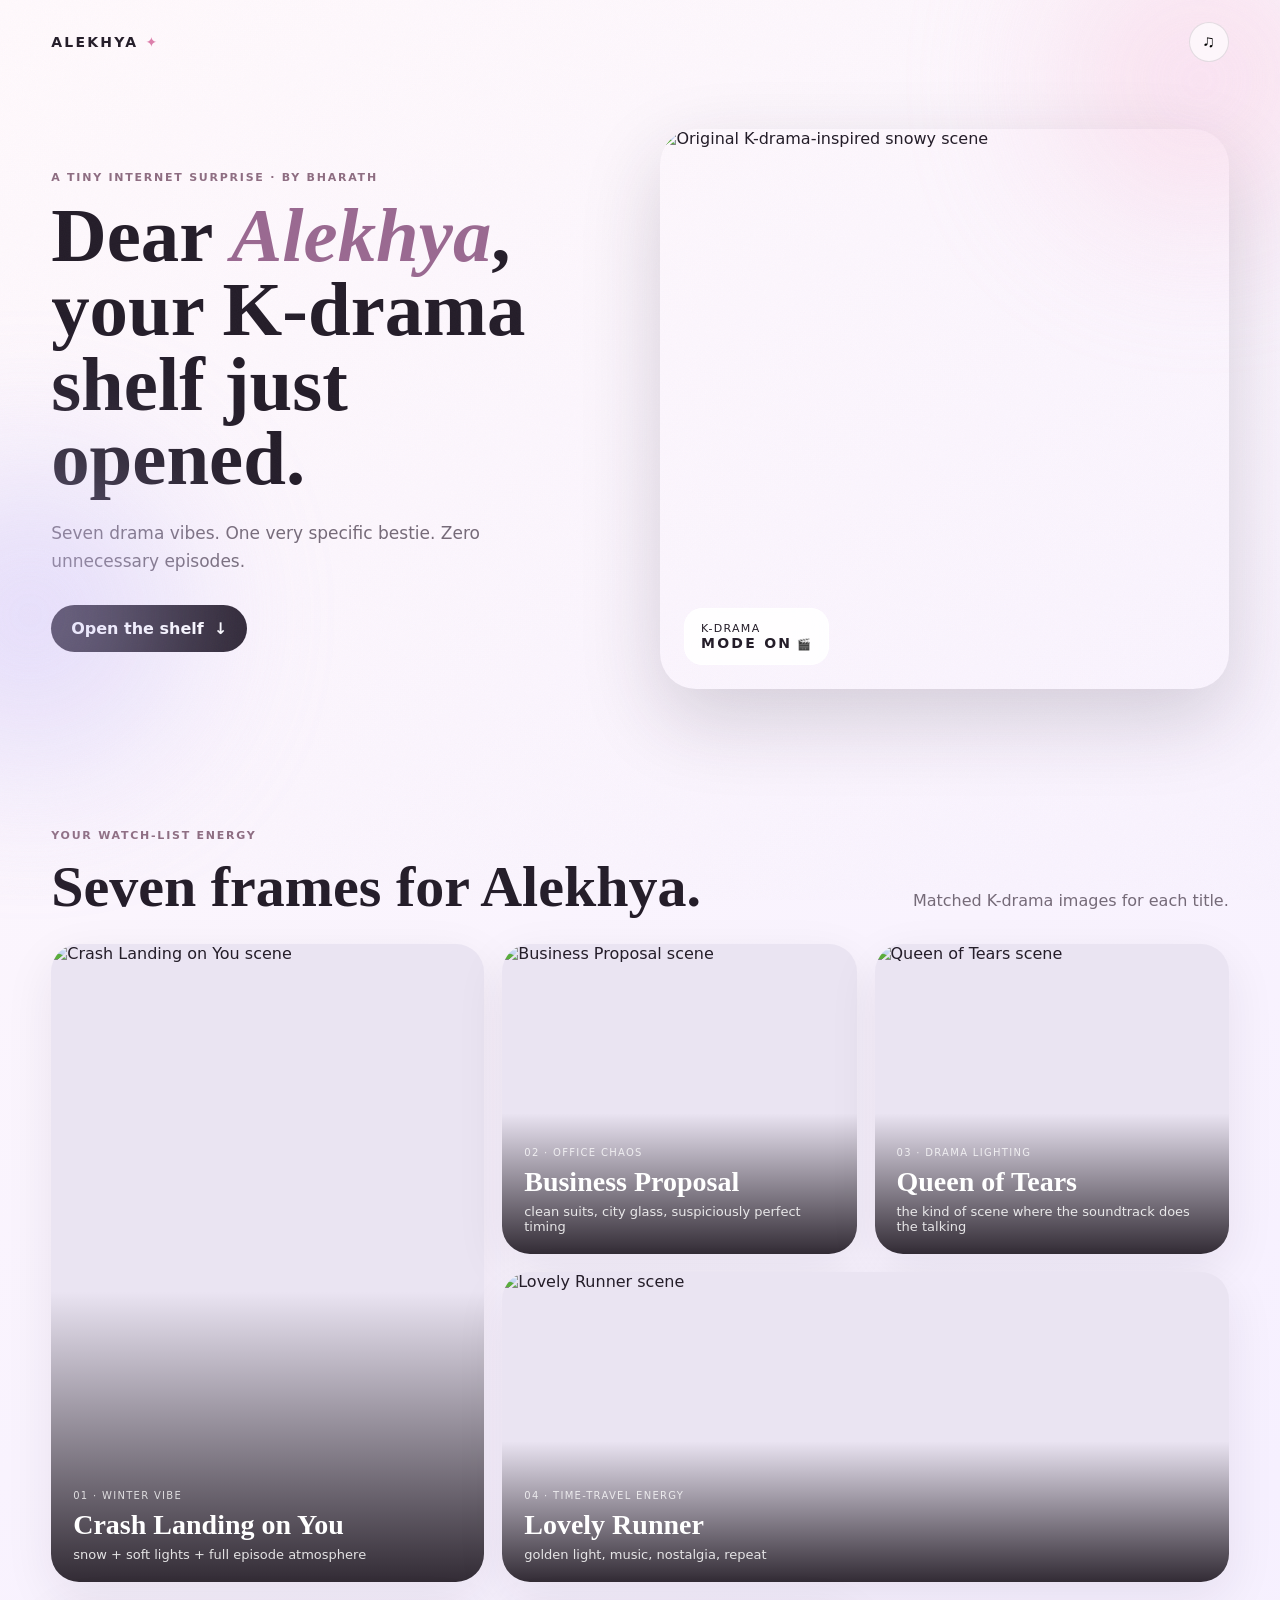
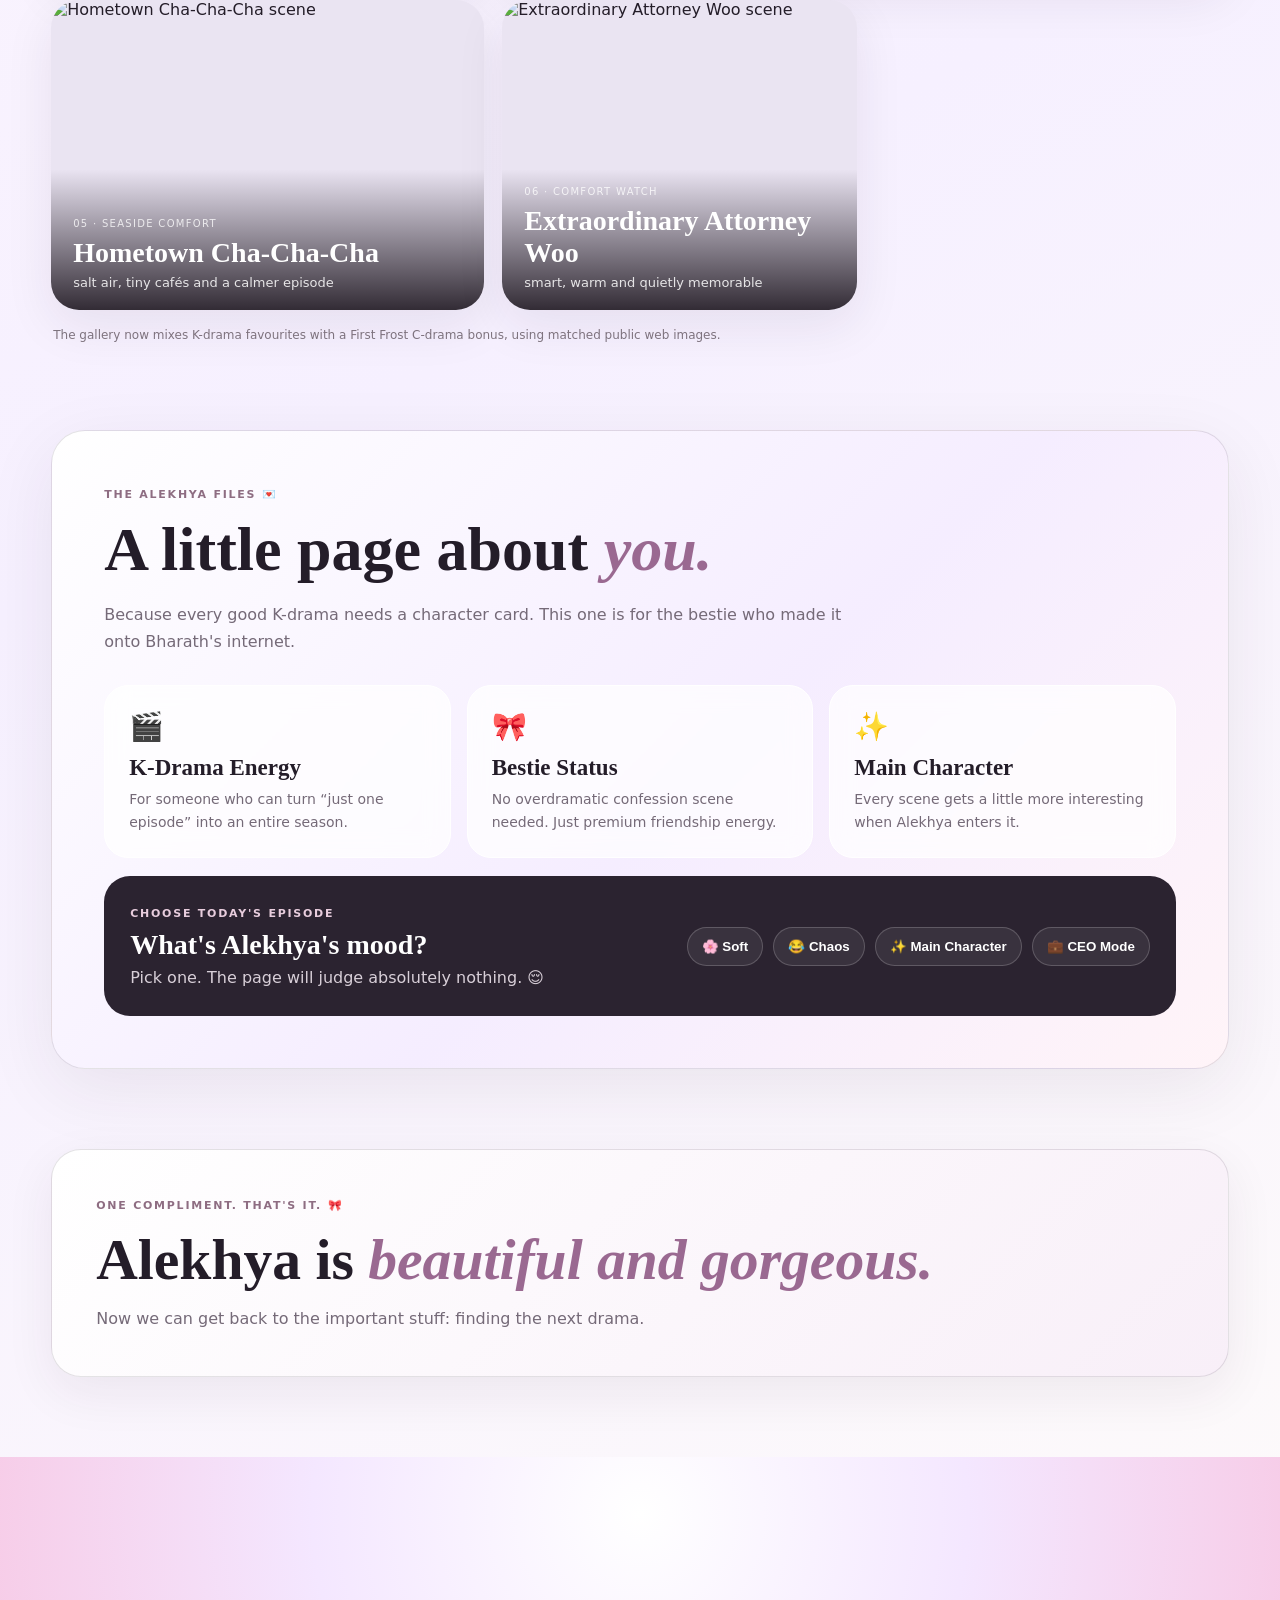
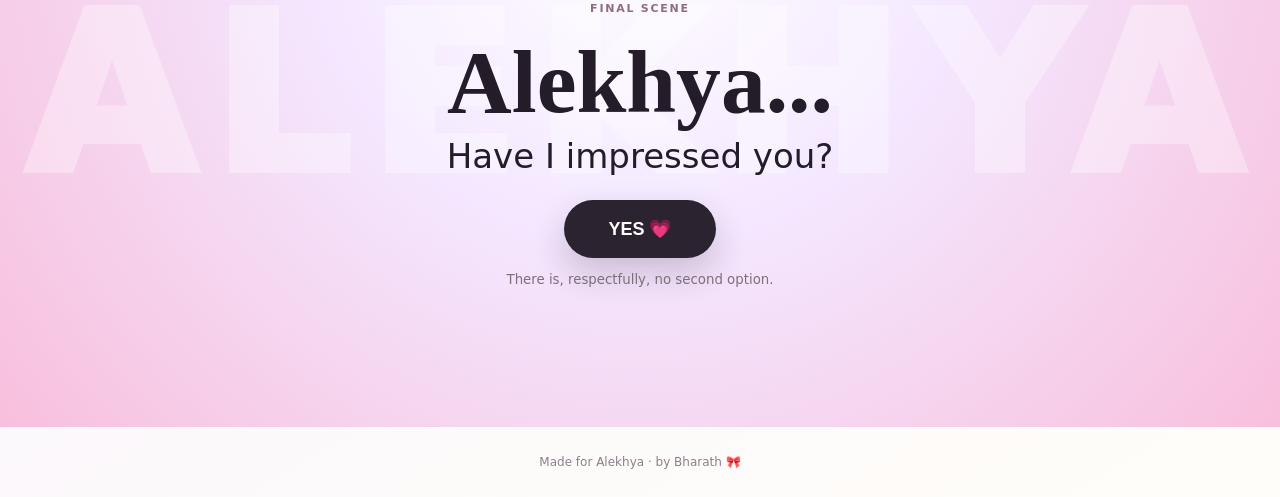
==== commit 04e37d91: "Add The First Frost to drama shelf" ====
--- a/index.html
+++ b/index.html
@@ -22,7 +22,7 @@
       <div class="hero-copy">
         <span class="mini-label">A TINY INTERNET SURPRISE · BY BHARATH</span>
         <h1>Dear <em>Alekhya</em>,<br>your K-drama shelf just opened.</h1>
-        <p>Six drama vibes. One very specific bestie. Zero unnecessary episodes.</p>
+        <p>Seven drama vibes. One very specific bestie. Zero unnecessary episodes.</p>
         <a class="cta" href="#shelf">Open the shelf <span>↓</span></a>
       </div>
       <div class="hero-still">
@@ -35,7 +35,7 @@
       <div class="section-title">
         <div>
           <span class="mini-label">YOUR WATCH-LIST ENERGY</span>
-          <h2>Six frames for Alekhya.</h2>
+          <h2>Seven frames for Alekhya.</h2>
         </div>
         <p>Matched K-drama images for each title.</p>
       </div>
@@ -66,7 +66,7 @@
           <div class="card-info"><small>06 · COMFORT WATCH</small><h3>Extraordinary Attorney Woo</h3><p>smart, warm and quietly memorable</p></div>
         </article>
       </div>
-      <p class="art-note">The six images are matched to their listed K-dramas and are loaded from public web image sources.</p>
+      <p class="art-note">The gallery now mixes K-drama favourites with a First Frost C-drama bonus, using matched public web images.</p>
     </section>
 
 
--- a/style.css
+++ b/style.css
@@ -8,3 +8,7 @@
 }
 *{box-sizing:border-box} html{scroll-behavior:smooth} body{margin:0;color:var(--ink);background:linear-gradient(150deg,#fff9fc 0%,#f6f0ff 50%,#fffdf9 100%);font-family:Inter,ui-sans-serif,system-ui,-apple-system,BlinkMacSystemFont,"Segoe UI",sans-serif;overflow-x:hidden}.grain{position:fixed;inset:0;pointer-events:none;opacity:.08;background-image:url("data:image/svg+xml,%3Csvg xmlns='http://www.w3.org/2000/svg' width='180' height='180' viewBox='0 0 180 180'%3E%3Cfilter id='n'%3E%3CfeTurbulence type='fractalNoise' baseFrequency='.85' numOctaves='3' stitchTiles='stitch'/%3E%3C/filter%3E%3Crect width='100%25' height='100%25' filter='url(%23n)' opacity='.35'/%3E%3C/svg%3E")}.bg-orb{position:fixed;border-radius:50%;filter:blur(80px);pointer-events:none;opacity:.45}.orb-a{width:280px;height:280px;background:#f7c7df;top:-60px;right:-60px}.orb-b{width:300px;height:300px;background:#c9c0f8;bottom:15%;left:-120px}.nav{width:min(1180px,92%);margin:auto;display:flex;justify-content:space-between;align-items:center;padding:22px 0}.brand{font-weight:900;letter-spacing:.16em;font-size:14px}.brand span{color:#dd7fac}.music-btn{width:40px;height:40px;border:1px solid var(--line);border-radius:50%;background:#ffffffaa;backdrop-filter:blur(10px);font-size:17px;cursor:pointer}.hero{width:min(1180px,92%);margin:0 auto 90px;min-height:650px;display:grid;grid-template-columns:1fr 1.02fr;gap:52px;align-items:center}.mini-label{font-size:11px;letter-spacing:.16em;font-weight:800;color:#8e6d82}.hero h1{font-family:Georgia,"Times New Roman",serif;font-size:clamp(44px,6vw,82px);line-height:.97;margin:14px 0 22px;font-weight:700}.hero h1 em,.beauty h2 em{font-style:italic;color:#9a6991}.hero p{font-size:17px;line-height:1.7;color:var(--muted);max-width:520px}.cta,.send{display:inline-flex;gap:10px;align-items:center;text-decoration:none;color:#fff;background:#2b2330;padding:14px 20px;border-radius:999px;font-weight:750;margin-top:12px}.hero-still{position:relative}.hero-still img{display:block;width:100%;height:560px;object-fit:cover;border-radius:36px;box-shadow:0 30px 80px rgba(46,34,53,.18)}.hero-badge{position:absolute;left:24px;bottom:24px;padding:13px 16px;border-radius:18px;background:#ffffffd9;border:1px solid #fff;backdrop-filter:blur(14px);font-size:11px;letter-spacing:.12em}.hero-badge strong{font-size:14px;letter-spacing:.16em}.shelf{width:min(1180px,92%);margin:auto;padding-bottom:70px}.section-title{display:flex;justify-content:space-between;align-items:end;gap:30px;margin-bottom:24px}.section-title h2{font-family:Georgia,"Times New Roman",serif;font-size:clamp(34px,5vw,58px);margin:10px 0 0}.section-title p{max-width:380px;color:var(--muted);line-height:1.6;margin-bottom:6px}.gallery{display:grid;grid-template-columns:1.1fr .9fr .9fr;gap:18px}.card{position:relative;min-height:310px;border-radius:28px;overflow:hidden;background:#eae4f2;box-shadow:0 16px 50px rgba(42,29,48,.08)}.card-large{grid-row:span 2;min-height:638px}.card-wide{grid-column:span 2}.card img{width:100%;height:100%;display:block;object-fit:cover;transition:transform .7s cubic-bezier(.2,.8,.2,1);filter:saturate(.96)}.card:hover img{transform:scale(1.045)}.card:after{content:"";position:absolute;inset:35% 0 0;background:linear-gradient(to top,rgba(25,18,27,.88),transparent 70%)}.card-info{position:absolute;z-index:2;left:22px;right:22px;bottom:20px;color:#fff}.card-info small{font-size:10px;letter-spacing:.13em;opacity:.78}.card-info h3{font-family:Georgia,"Times New Roman",serif;font-size:28px;margin:6px 0}.card-info p{margin:0;font-size:13px;color:#fff;opacity:.85}.art-note{font-size:12px;color:#817681;margin:18px 2px}.beauty{width:min(1180px,92%);margin:0 auto 80px}.beauty-card{padding:44px;border-radius:30px;border:1px solid var(--line);background:linear-gradient(135deg,#fff,#f8eff8);box-shadow:0 16px 50px rgba(51,34,55,.07)}.beauty h2{font-family:Georgia,"Times New Roman",serif;font-size:clamp(36px,4.5vw,58px);margin:14px 0}.beauty p{color:var(--muted);margin:0;line-height:1.6}.final{min-height:570px;display:grid;place-items:center;position:relative;padding:70px 6%;background:radial-gradient(circle at 50% 10%,#fff 0%,#f4e7ff 40%,#f8bfdc 100%);overflow:hidden}.final:before{content:"ALEKHYA";position:absolute;inset:20% 0 auto;text-align:center;font-size:clamp(84px,17vw,250px);font-weight:950;letter-spacing:.08em;color:#ffffff55}.final-inner{position:relative;text-align:center;z-index:2}.final h2{font-family:Georgia,"Times New Roman",serif;font-size:clamp(50px,7vw,90px);margin:14px 0 3px}.final p{font-size:clamp(22px,3vw,34px);margin:0 0 24px}.yes{border:0;padding:18px 44px;border-radius:999px;background:#2b2330;color:#fff;font-size:18px;font-weight:900;cursor:pointer;box-shadow:0 15px 35px rgba(33,23,39,.2);transition:.25s}.yes:hover{transform:translateY(-4px) scale(1.03);box-shadow:0 20px 45px rgba(33,23,39,.28)}.final small,.after small{display:block;color:#7d6f7b;margin-top:14px}.after{padding:90px 6%;background:linear-gradient(180deg,#f8bfdc,#eadfff)}.after-card{max-width:760px;margin:auto;text-align:center;background:#ffffffc7;border:1px solid #fff;border-radius:34px;padding:56px 30px;backdrop-filter:blur(16px);box-shadow:0 22px 80px rgba(40,22,48,.14)}.after h2{font-family:Georgia,"Times New Roman",serif;font-size:clamp(42px,6vw,76px);line-height:.96;margin:16px 0}.after p{max-width:560px;margin:0 auto;color:var(--muted);line-height:1.7}.send{margin-top:22px}.hearts{position:absolute;inset:0;pointer-events:none}.heart{position:absolute;left:50%;top:50%;font-size:22px;animation:fly 1.8s ease-out forwards;--dx:0px;--dy:0px}.after[hidden]{display:none}@keyframes fly{to{transform:translate(var(--dx),var(--dy)) rotate(25deg);opacity:0}}footer{text-align:center;padding:28px;font-size:12px;color:#8d7e89}
 @media(max-width:900px){.hero{grid-template-columns:1fr;min-height:auto;margin-bottom:70px}.hero-still img{height:420px}.gallery{grid-template-columns:1fr 1fr}.card-large{grid-row:span 1;min-height:330px}.card-wide{grid-column:span 2}.section-title{align-items:start;flex-direction:column;gap:8px}}@media(max-width:620px){.nav{padding-top:16px}.hero{gap:28px}.hero h1{font-size:48px}.hero-still img{height:360px;border-radius:26px}.gallery{grid-template-columns:1fr}.card,.card-large,.card-wide{grid-column:auto;min-height:340px}.beauty-card{padding:30px 22px}.final{min-height:520px}.yes{padding:17px 38px}.after-card{padding:42px 20px;border-radius:26px}}
+
+.ale-card{width:min(1180px,92%);margin:0 auto 80px;padding:52px;border-radius:34px;background:linear-gradient(135deg,#fff,#f5edff 55%,#fff4f8);border:1px solid var(--line);box-shadow:0 20px 70px rgba(51,34,55,.08)}.ale-head{max-width:760px}.ale-head h2{font-family:Georgia,"Times New Roman",serif;font-size:clamp(36px,5vw,62px);margin:12px 0}.ale-head h2 em{font-style:italic;color:#9a6991}.ale-head p{color:var(--muted);line-height:1.7}.trait-grid{display:grid;grid-template-columns:repeat(3,1fr);gap:16px;margin-top:30px}.trait{padding:24px;border-radius:24px;background:#ffffffb8;border:1px solid #ffffff;backdrop-filter:blur(12px)}.trait>span{font-size:28px}.trait h3{font-family:Georgia,"Times New Roman",serif;font-size:23px;margin:12px 0 7px}.trait p{margin:0;color:var(--muted);font-size:14px;line-height:1.6}.mood-box{margin-top:18px;padding:26px;border-radius:26px;background:#2b2330;color:#fff;display:flex;justify-content:space-between;gap:26px;align-items:center}.mood-box .mini-label{color:#e8cddd}.mood-box h3{font-family:Georgia,"Times New Roman",serif;font-size:28px;margin:8px 0 5px}.mood-box p{margin:0;color:#d8cfd8;line-height:1.5;max-width:500px}.moods{display:flex;flex-wrap:wrap;gap:10px;justify-content:flex-end}.mood{border:1px solid #ffffff30;background:#ffffff12;color:#fff;border-radius:999px;padding:11px 14px;font-weight:750;cursor:pointer;transition:.2s}.mood:hover,.mood.active{background:#fff;color:#2b2330;transform:translateY(-2px)}
+@media(max-width:900px){.ale-card{padding:36px}.trait-grid{grid-template-columns:1fr}.mood-box{flex-direction:column;align-items:flex-start}.moods{justify-content:flex-start}}
+@media(max-width:620px){.ale-card{padding:28px 20px;border-radius:28px}.mood-box{padding:22px}.mood{font-size:12px}}
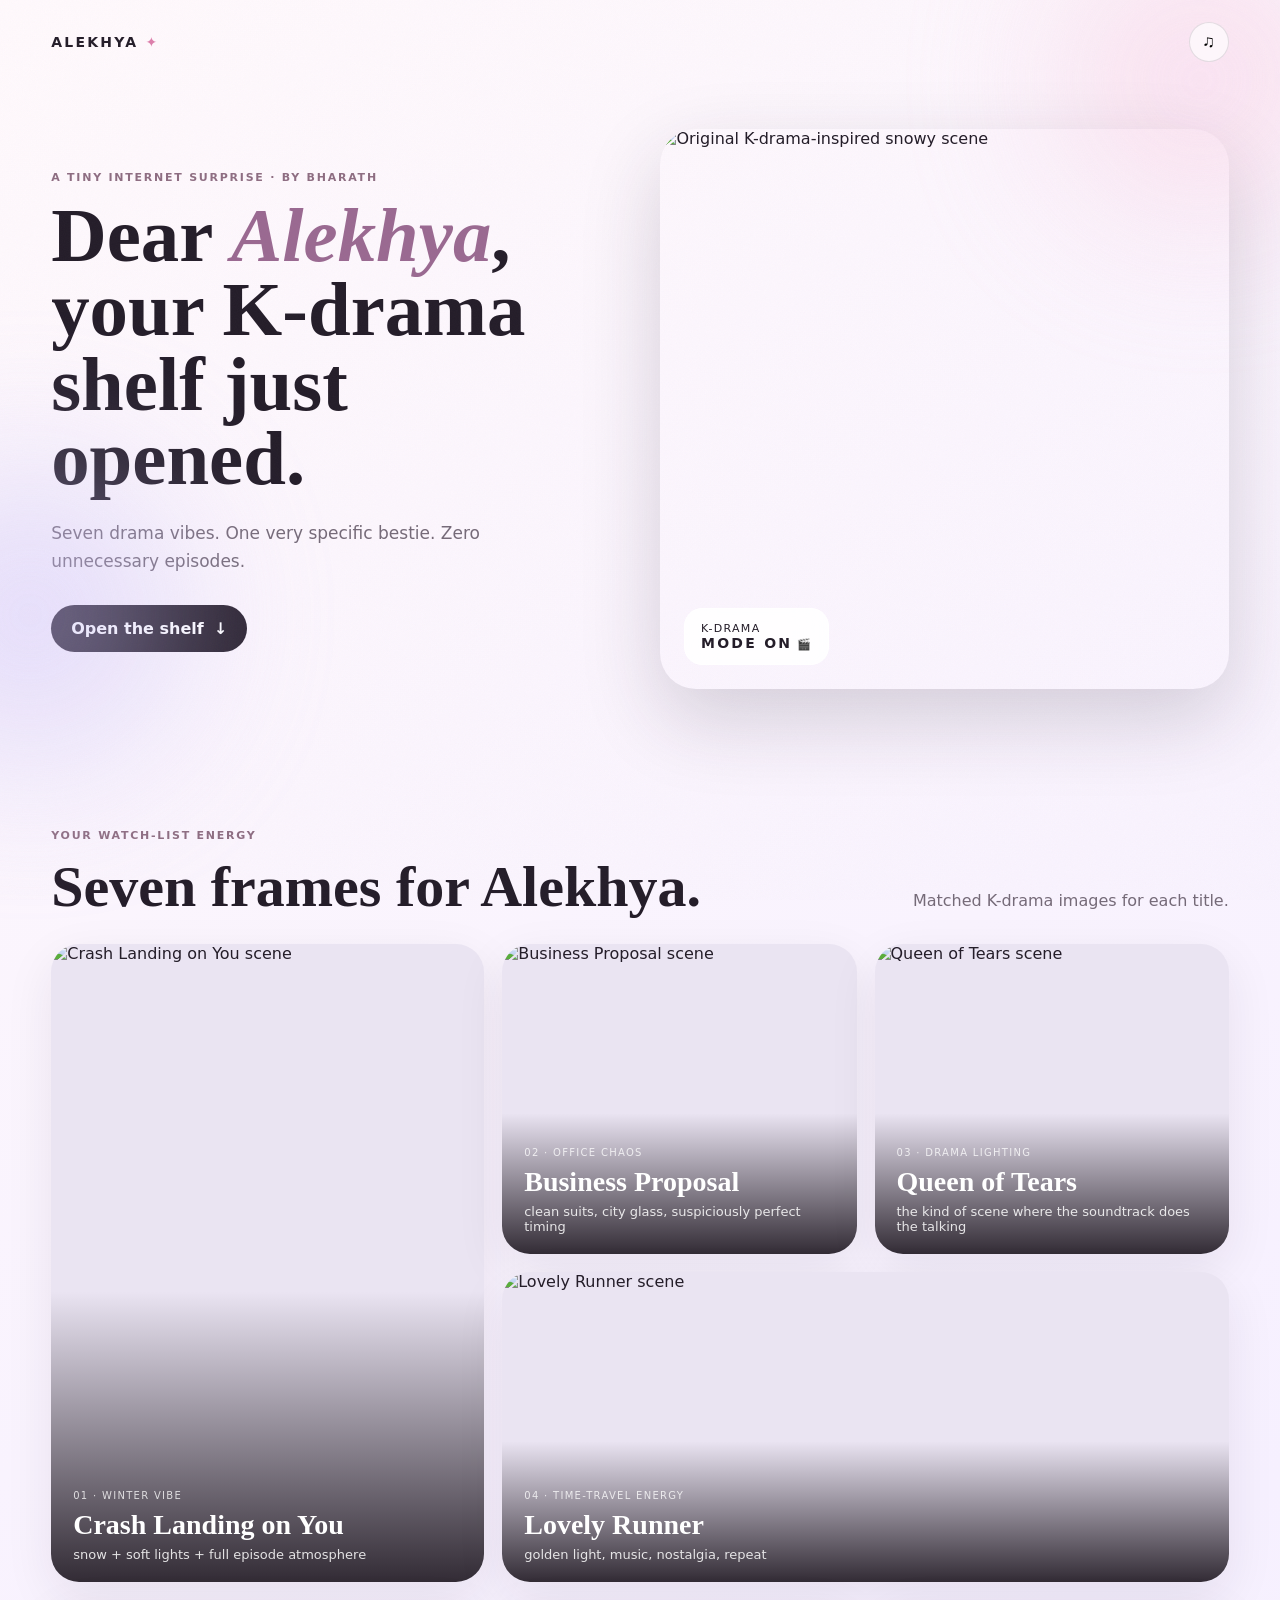
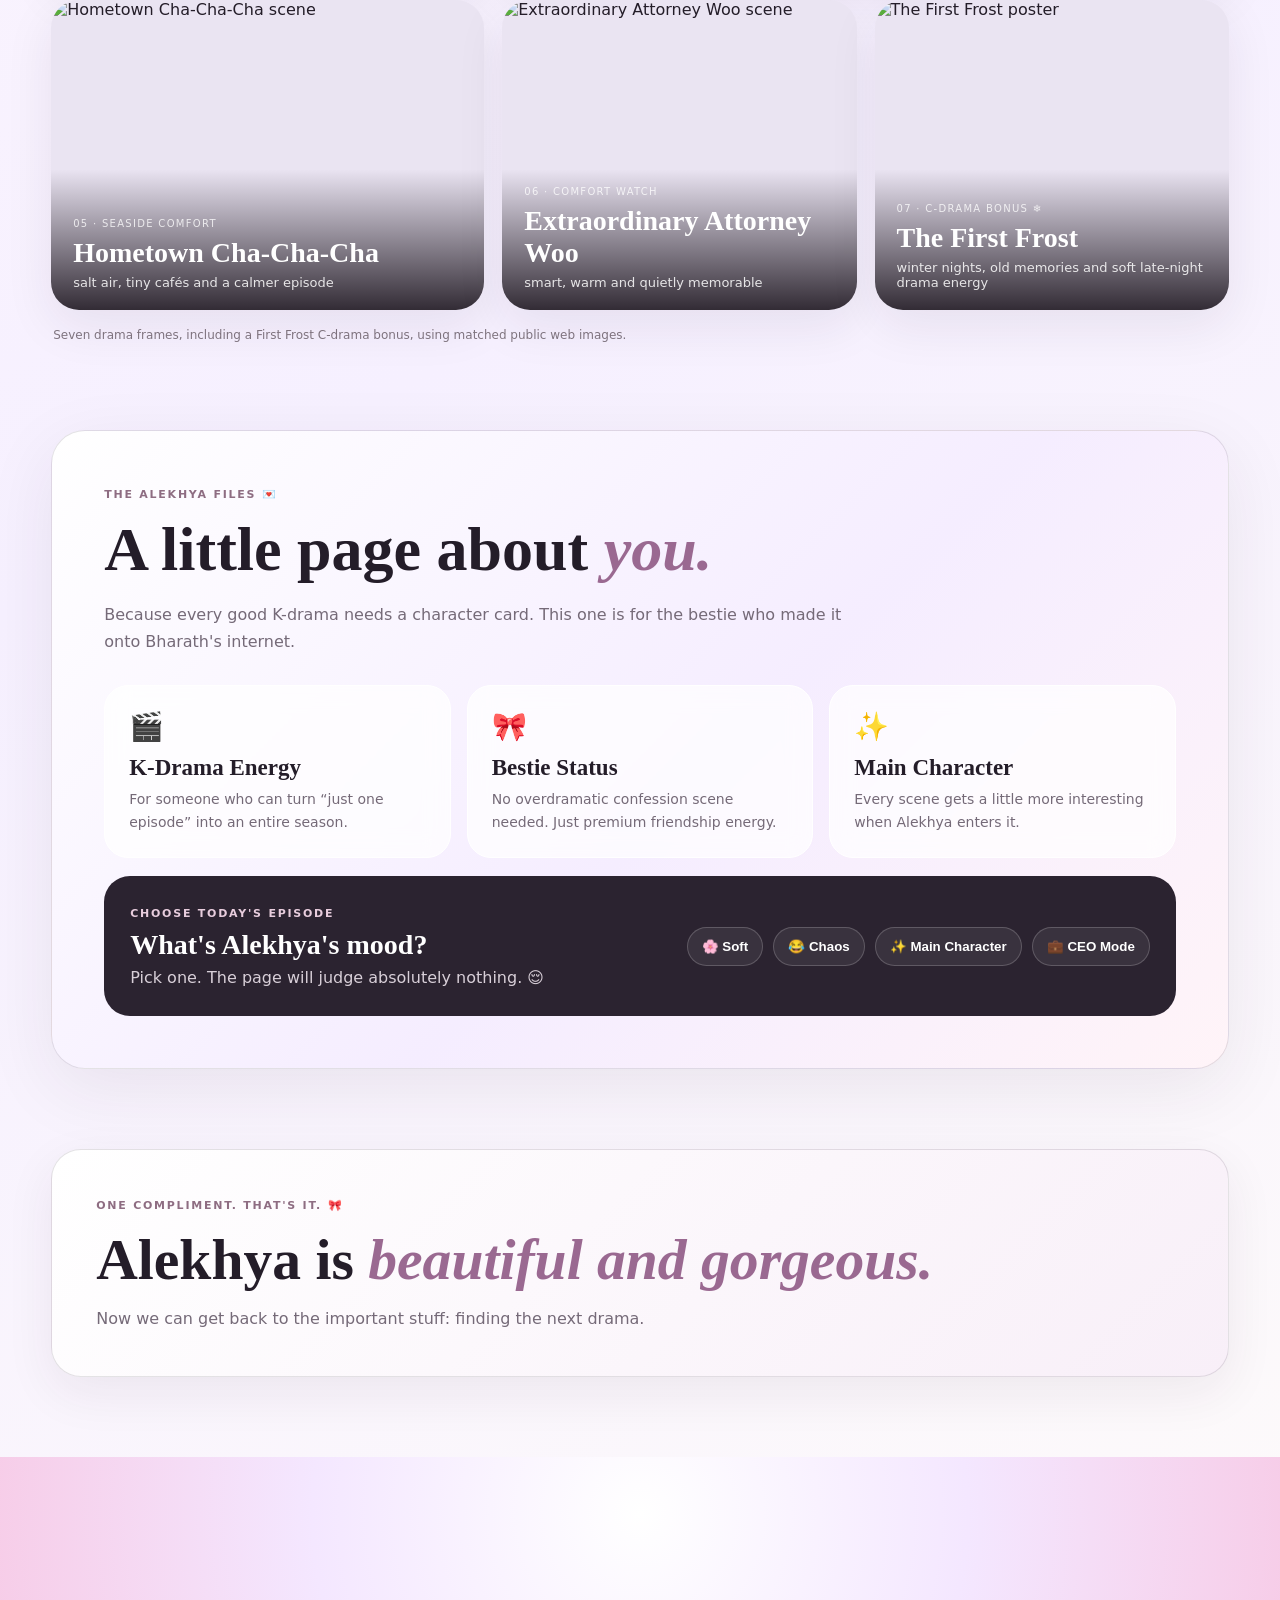
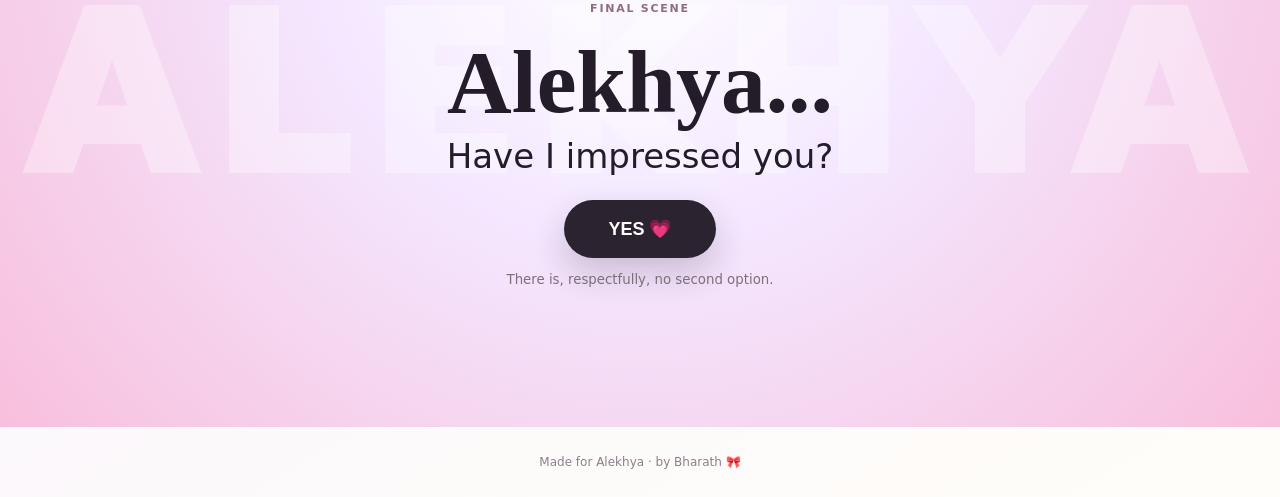
==== commit 323fb7b8: "Add The First Frost card to gallery" ====
--- a/index.html
+++ b/index.html
@@ -65,8 +65,12 @@
           <img src="https://cdn-ak.f.st-hatena.com/images/fotolife/n/neco8smile/20220803/20220803123305.jpg" alt="Extraordinary Attorney Woo scene">
           <div class="card-info"><small>06 · COMFORT WATCH</small><h3>Extraordinary Attorney Woo</h3><p>smart, warm and quietly memorable</p></div>
         </article>
+        <article class="card">
+          <img src="https://pics.filmaffinity.com/The_First_Frost_Serie_de_TV-595902422-large.jpg" alt="The First Frost poster">
+          <div class="card-info"><small>07 · C-DRAMA BONUS ❄️</small><h3>The First Frost</h3><p>winter nights, old memories and soft late-night drama energy</p></div>
+        </article>
       </div>
-      <p class="art-note">The gallery now mixes K-drama favourites with a First Frost C-drama bonus, using matched public web images.</p>
+      <p class="art-note">Seven drama frames, including a First Frost C-drama bonus, using matched public web images.</p>
     </section>
 
 
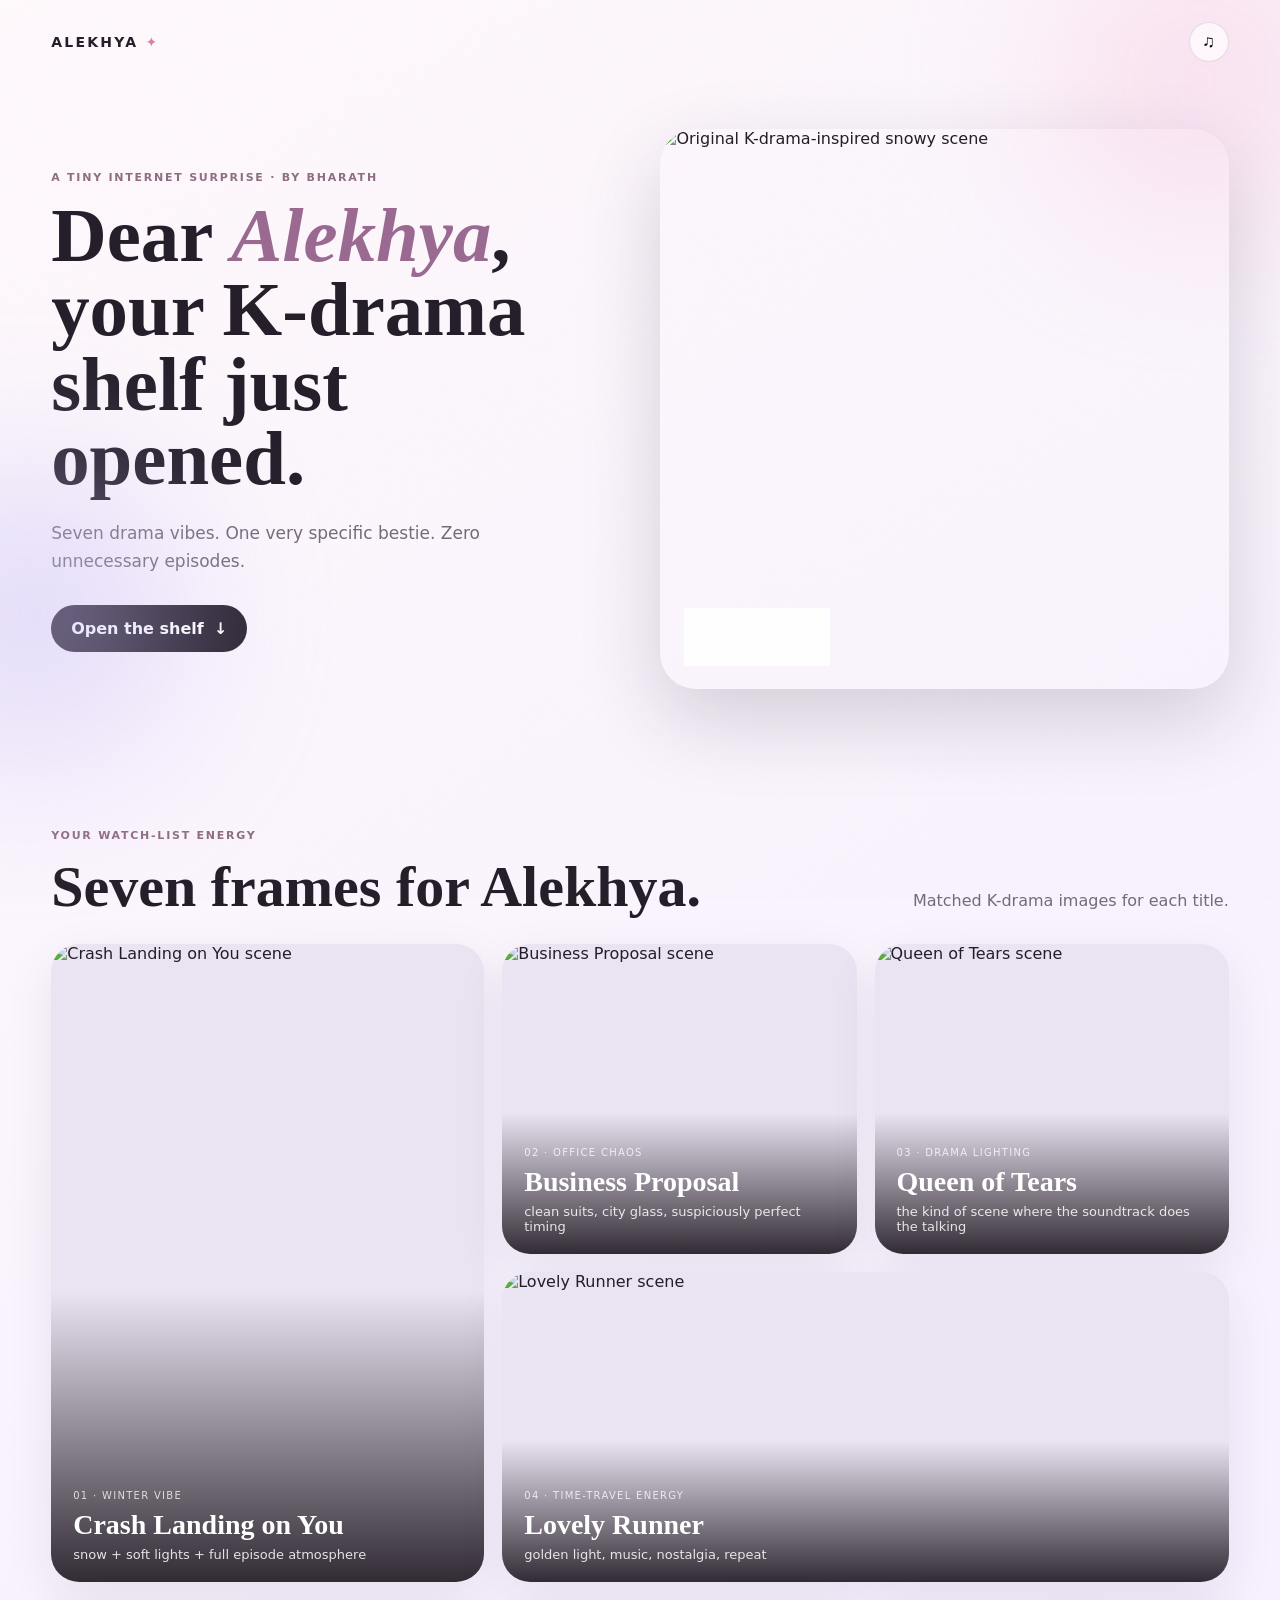
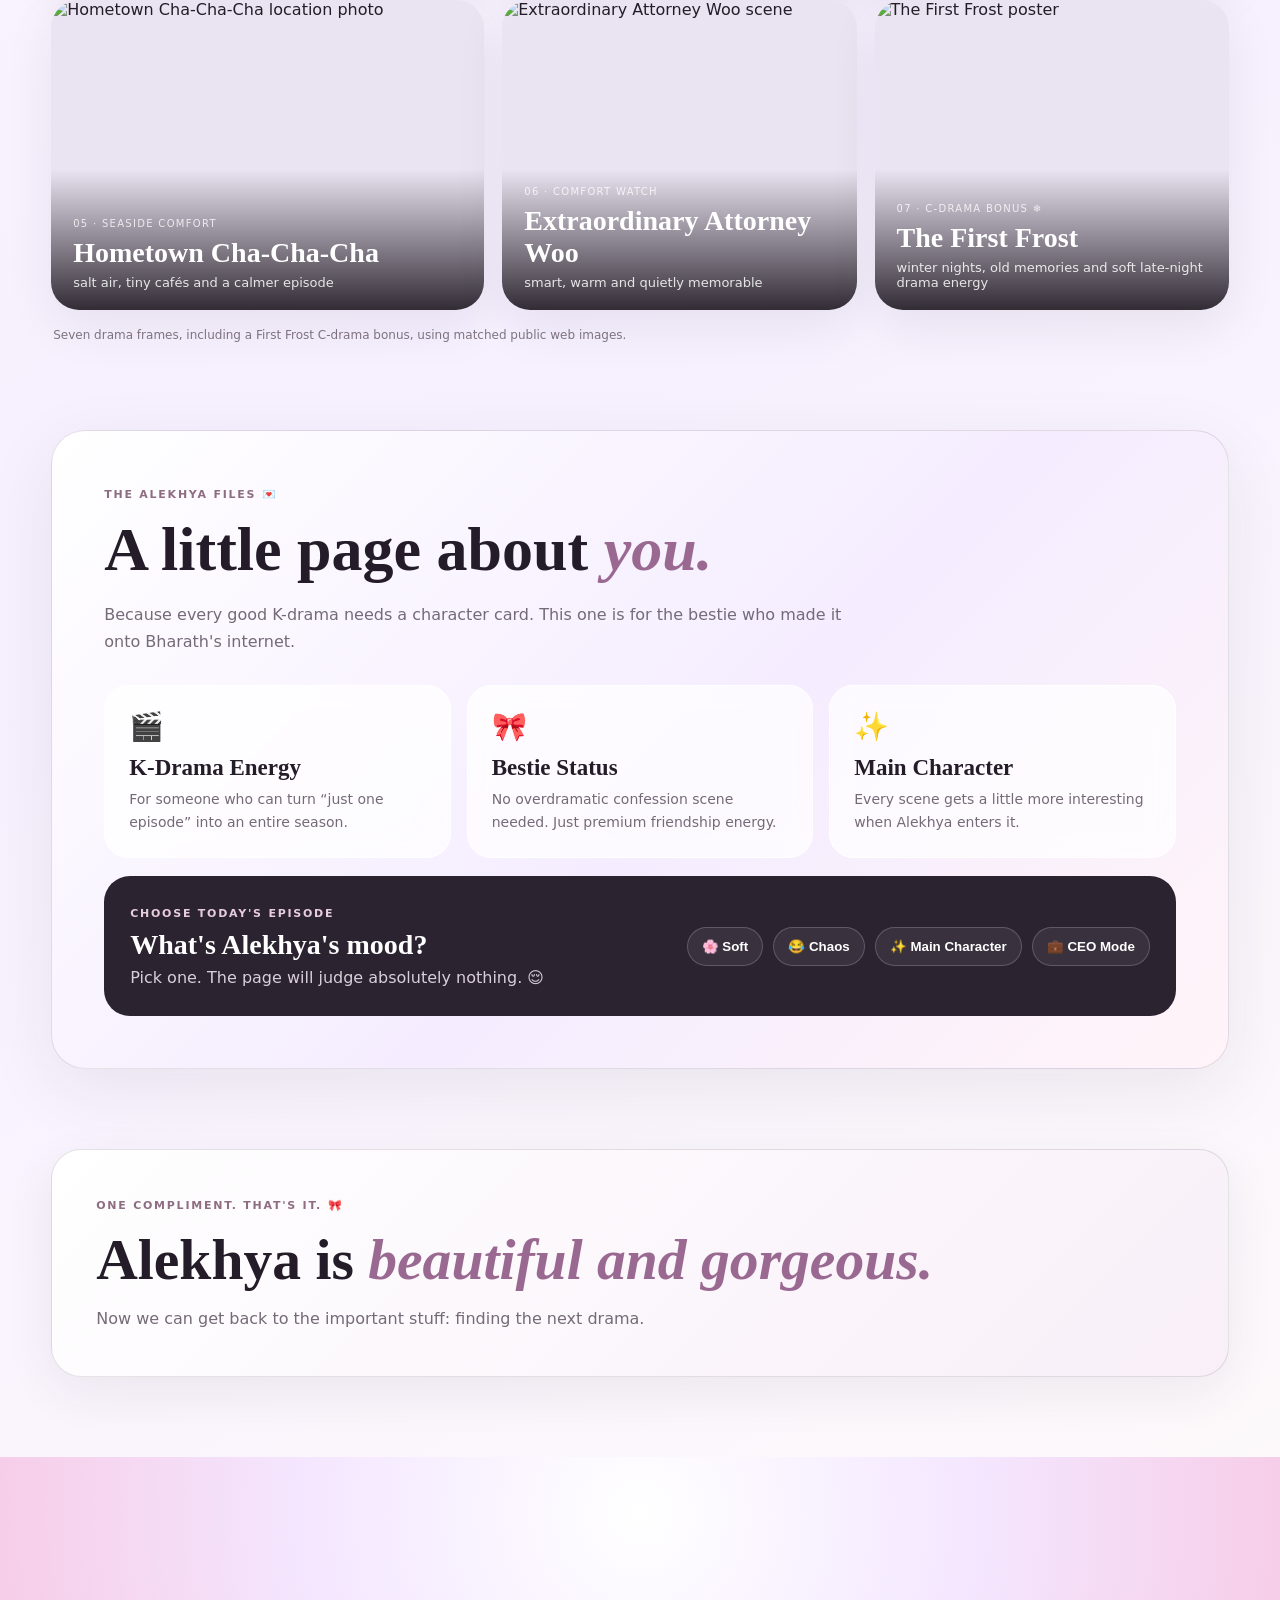
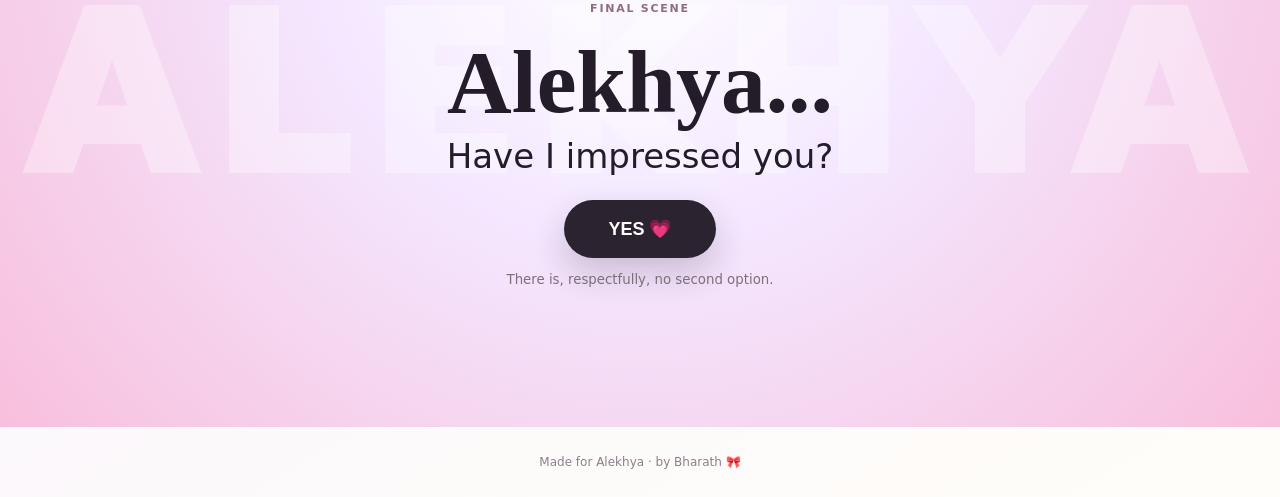
==== commit df5be544: "Fix First Frost and Hometown image sources" ====
--- a/index.html
+++ b/index.html
@@ -58,7 +58,7 @@
           <div class="card-info"><small>04 · TIME-TRAVEL ENERGY</small><h3>Lovely Runner</h3><p>golden light, music, nostalgia, repeat</p></div>
         </article>
         <article class="card">
-          <img src="https://media5.orientaldaily.com.my/images/uploads/news/2021/AUG_2021/20210824/shen03.jpg" alt="Hometown Cha-Cha-Cha scene">
+          <img src="https://upload.wikimedia.org/wikipedia/commons/thumb/c/c1/Hong_Banjang%27s_Boat_Aerial_View.jpg/600px-Hong_Banjang%27s_Boat_Aerial_View.jpg" alt="Hometown Cha-Cha-Cha location photo">
           <div class="card-info"><small>05 · SEASIDE COMFORT</small><h3>Hometown Cha-Cha-Cha</h3><p>salt air, tiny cafés and a calmer episode</p></div>
         </article>
         <article class="card">
@@ -66,7 +66,7 @@
           <div class="card-info"><small>06 · COMFORT WATCH</small><h3>Extraordinary Attorney Woo</h3><p>smart, warm and quietly memorable</p></div>
         </article>
         <article class="card">
-          <img src="https://pics.filmaffinity.com/The_First_Frost_Serie_de_TV-595902422-large.jpg" alt="The First Frost poster">
+          <img src="https://upload.wikimedia.org/wikipedia/commons/thumb/9/9a/Poster_The_First_Frost.jpg/350px-Poster_The_First_Frost.jpg" alt="The First Frost poster">
           <div class="card-info"><small>07 · C-DRAMA BONUS ❄️</small><h3>The First Frost</h3><p>winter nights, old memories and soft late-night drama energy</p></div>
         </article>
       </div>
